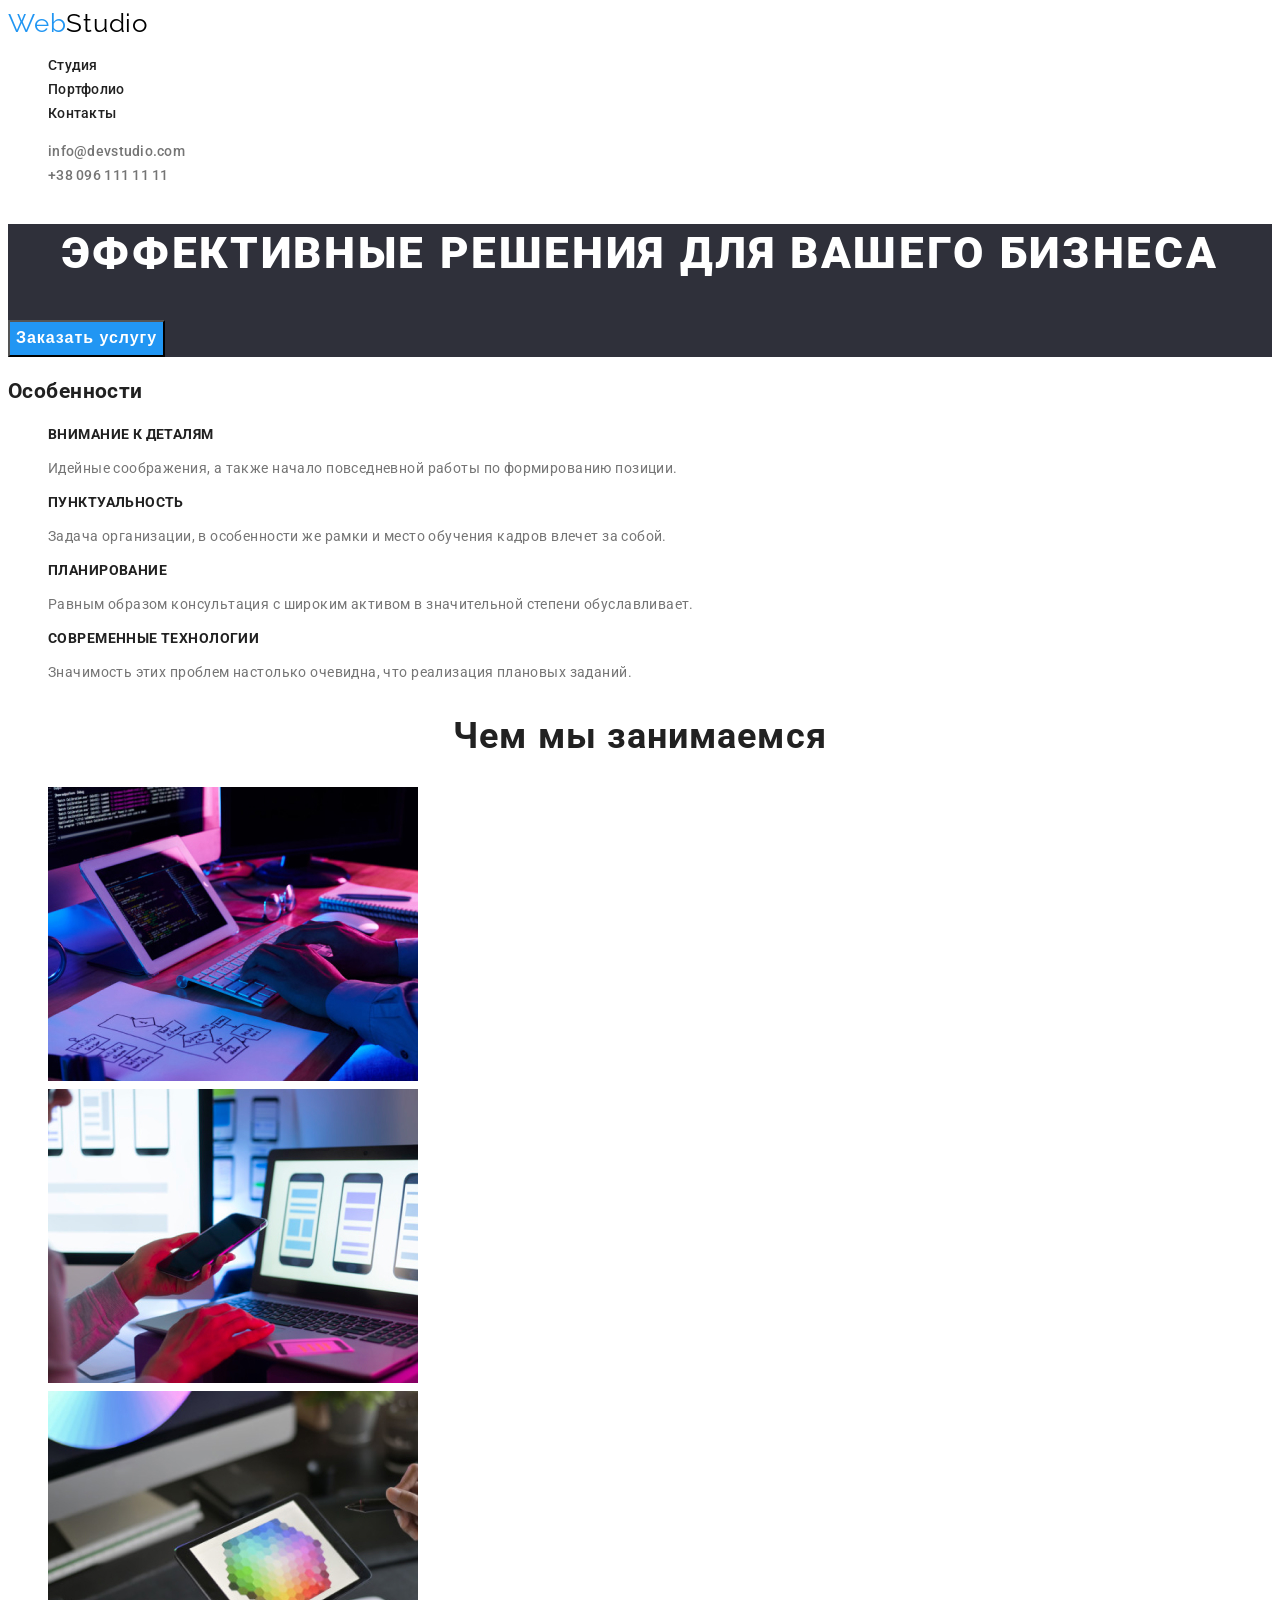
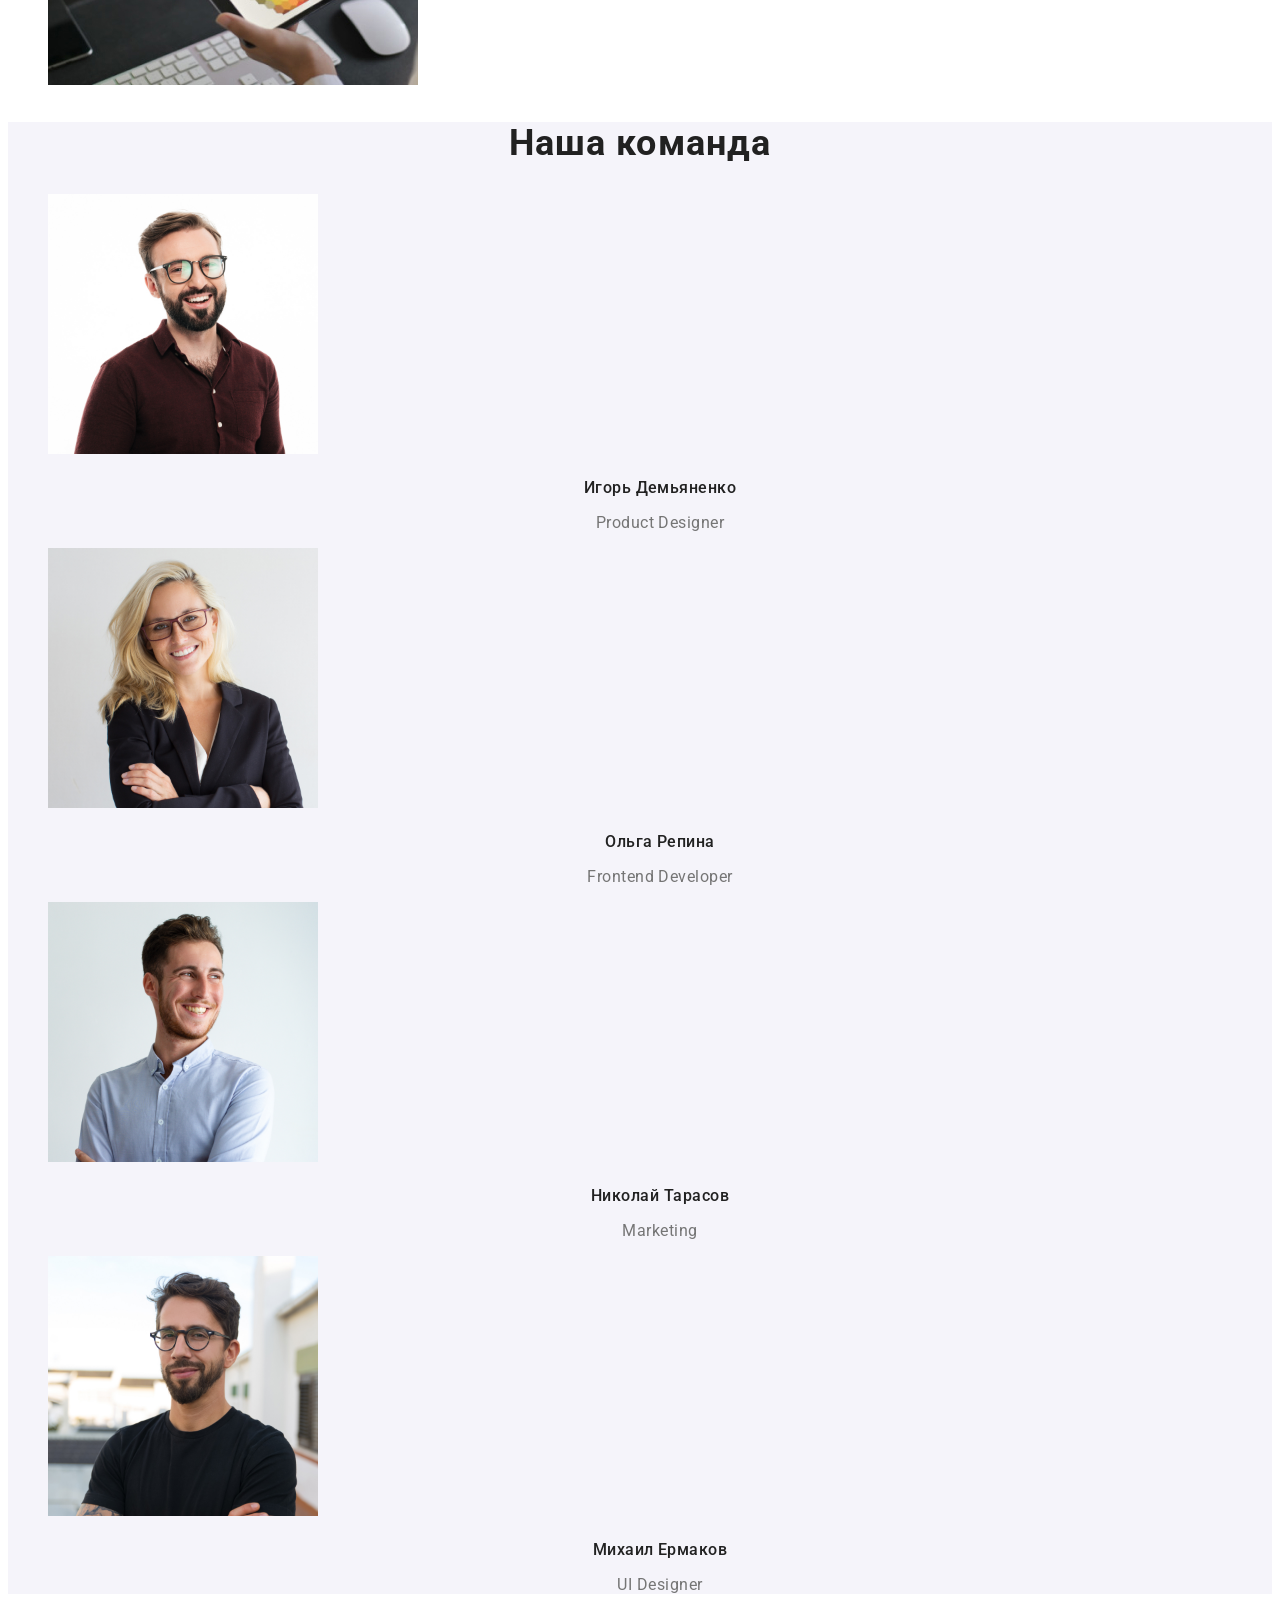
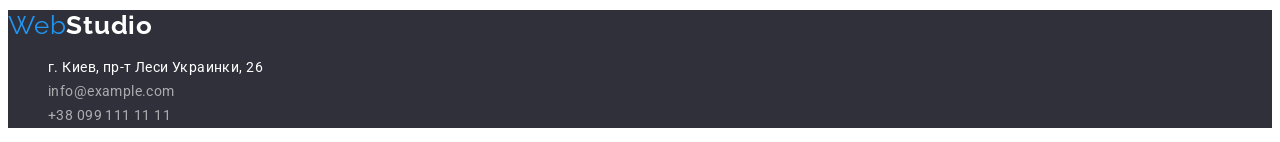
==== index.html @ b142d237 "Initial commit" ====
<!DOCTYPE html>
<html lang="ru">
<head>
    <meta charset="UTF-8">
    <meta http-equiv="X-UA-Compatible" content="IE=edge">
    <meta name="viewport" content="width=device-width, initial-scale=1.0">
    <title>Document</title>
    <link rel="preconnect" href="https://fonts.googleapis.com">
    <link rel="preconnect" href="https://fonts.gstatic.com" crossorigin>
    <link href="https://fonts.googleapis.com/css2?family=Raleway:wght@700&family=Roboto:wght@400;500;700;900&display=swap" rel="stylesheet">
    <link rel="stylesheet" href="./css/styles.css">
</head>
<body>
    <!-- Шапка сайта  -->
    <header class="header">
        <nav class="nav">
            <a class="logo link" href="./index.html">Web<span class="logo-primary">Studio</span></a>
            <ul class="nav-list list">
                <li class="nav-item">
                    <a class="nav-link link" href="./index.html">Студия</a></li>
                <li class="nav-item">
                    <a class="nav-link link" href="./portfolio.html">Портфолио</a></li>
                <li class="nav-item">
                    <a class="nav-link link" href="">Контакты</a></li>
            </ul>
        </nav >
            <ul class="header-list list">
                <li class="header-item">
                    <a class="header-mail link" href="mailto:info@devstudio.com">info@devstudio.com</a></li>
                <li class="header-item">
                    <a class="header-phone link" href="tel:+380961111111">+38 096 111 11 11</a></li>
            </ul>  
    </header>
    <main>
        <!-- Секция герой -->
        <section class="hero">
            <h1 class="hero-title">Эффективные решения для вашего бизнеса</h1>
            <button class="button" type="button">Заказать услугу</button>
        </section>
        <!-- Секция особенности -->
        <section class="features">
            <h2>Особенности</h2>
            <ul class="features-list list">
                <li class="features-item">
                    <h3 class="features-title">Внимание к деталям</h3>
                    <p class="features-text">Идейные соображения, а также начало повседневной работы по формированию позиции.</p>
                </li>
                <li class="features-item">
                    <h3 class="features-title">Пунктуальность</h3>
                    <p class="features-text">Задача организации, в особенности же рамки и место обучения кадров влечет за собой.</p>
                </li>
                <li class="features-item">
                    <h3 class="features-title">Планирование</h3>
                    <p class="features-text">Равным образом консультация с широким активом в значительной степени обуславливает.</p>
                </li>
                <li class="features-item">
                    <h3 class="features-title">Современные технологии</h3>
                    <p class="features-text">Значимость этих проблем настолько очевидна, что реализация плановых заданий.</p>
                </li>
            </ul>
        </section>
        <!-- Секция чем мы занимаемся -->
        <section class="examples">
            <h2 class="examples-title">Чем мы занимаемся</h2>
            <ul class="examples-list list">
                <li class="examples-item">
                    <img class="examples-image" src="./images/examples/box1.jpg" alt="Набор текста на клавиатуре" width="370" height="294">
                </li>
                <li class="examples-item">
                    <img class="examples-image" src="./images/examples/box2.jpg" alt="Телефон в руках" width="370" height="294">
                </li>
                <li class="examples-item">
                    <img class="examples-image" src="./images/examples/box3.jpg" alt="Планшет в руках" width="370" height="294">
                </li>
            </ul>
        </section>
        <!-- Секция наша команда -->
        <section class="team">
            <h2 class="team-title">Наша команда</h2>
            <ul class="team-list list">
                <li class="team-item">
                    <img class="team-image" src="./images/photo/photo1.jpg" alt="Фото Игоря" width="270" height="260">
                    <h3 class="team-subtitle">Игорь Демьяненко</h3>
                    <p class="team-text" lang="en">Product Designer</p>
                </li>
                <li class="team-item">
                    <img class="team-image" src="./images/photo/photo2.jpg" alt="Фото Ольги" width="270" height="260">
                    <h3 class="team-subtitle">Ольга Репина</h3>
                    <p class="team-text" lang="en">Frontend Developer</p>
                </li>
                <li class="team-item">
                    <img class="team-image" src="./images/photo/photo3.jpg" alt="Фото Николая" width="270" height="260">
                    <h3 class="team-subtitle">Николай Тарасов</h3>
                    <p class="team-text" lang="en">Marketing</p>
                </li>
                <li class="team-item">
                    <img class="team-image" src="./images/photo/photo4.jpg" alt="Фото Михаила" width="270" height="260">
                    <h3 class="team-subtitle">Михаил Ермаков</h3>
                    <p class="team-text" lang="en">UI Designer</p>
                </li>
            </ul>
        </section>
    </main>
    <!-- Подвал сайта -->
    <footer class="footer">
        <a class="logo link" href="./index.html">Web<span class="logo-secondary">Studio</span></a>
        <address class="address">
        <ul class="address-list list">
            <li class="address-item">
                <a class="address-map link" href="https://goo.gl/maps/B8ouL8VhwgZkE1V38">г. Киев, пр-т Леси Украинки, 26</a></li>
            <li class="address-item">
                <a class="address-mail link" href="mailto:info@example.com">info@example.com</a></li>
            <li class="address-item">
                <a class="address-phone link" href="tel:+380991111111">+38 099 111 11 11</a></li>
        </ul>
        </address>
    </footer>
</body>
</html>
---- css/styles.css ----
:root {
    /* Основные шрифты */
    --main-font: "Roboto", sans-serif;
    --secondary-font: "Raleway", sans-serif;

    /* Светлая тема текста */
    --primary-light-txt: #212121;
    --secondary-light-txt: #757575;

    /* Темная тема текста */
    --primary-dark-txt: #FFFFFF;
    --secondary-dark-txt: color: rgba(255, 255, 255, 0.6);
    --accent-text: #2196F3;

    /* Светлая тема фона */
    --primary-light-bg: #FFFFFF;

    /* Темная тема фона */
    --primary-dark-bg: #2F303A;
    --secondary-dark-bg: #F5F4FA;
}
/* body */

body {
font-family: var(--main-font);
font-weight: 400;
font-size: 14px;
line-height: 1.71;
letter-spacing: 0.03em;

color: var(--primary-light-txt);
}

.list {
list-style: none;
}

.link {
text-decoration: none;
}

/* header */

.header {
background-color: var(--primary-light-bg);
}

.logo {
font-family: var(--secondary-font);
font-size: 26px;
line-height: 1.19;
letter-spacing: 0.03em;

color: var(--accent-text);
}

.logo-primary {
font-family: var(--secondary-font);
font-size: 26px;
line-height: 1.19;
letter-spacing: 0.03em;

color: #000000;;
}

.nav-link {
font-weight: 500;
font-size: 14px;
line-height: 1.14;
letter-spacing: 0.02em;

color: var(--primary-light-txt);
}

.nav-link:hover,
.nav-link:focus {
color: var(--accent-text);
}

.header-mail {
font-weight: 500;
font-size: 14px;
line-height: 1.14;
letter-spacing: 0.02em;

color: var(--secondary-light-txt);
}

.header-mail:hover,
.header-mail:focus {
color: var(--accent-text); 
}

.header-phone {
font-weight: 500; 
font-size: 14px;
line-height: 1.14;
letter-spacing: 0.02em;
    
color: var(--secondary-light-txt); 
}

.header-phone:hover,
.header-phone:focus {
color: var(--accent-text); 
}

/* hero */

.hero {
background-color: var(--primary-dark-bg);
}
.hero-title {
font-weight: 900;
font-size: 44px;
line-height: 1.36;
text-align: center;
letter-spacing: 0.06em;
text-transform: uppercase;

color: var(--primary-dark-txt);
}

.button {
font-weight: 700;
font-size: 16px;
line-height: 1.88;
display: flex;
align-items: center;
text-align: center;
letter-spacing: 0.06em;

color: var(--primary-dark-txt);
background-color: #2196F3;

cursor: pointer;
}

/* features */

.features {
background-color: var(--primary-light-bg);
}

.features-title {
font-weight: 700;
font-size: 14px;
line-height: 1.14;
letter-spacing: 0.03em;
text-transform: uppercase;

color: var(--primary-light-txt);
}

.features-text {
font-size: 14px;
line-height: 1.71;
letter-spacing: 0.03em;

color: var(--secondary-light-txt);
}

/* examples */

.examples {
background-color: var(--primary-light-bg);
}

.examples-title {
font-weight: 700;
font-size: 36px;
line-height: 1.17;
text-align: center;
letter-spacing: 0.03em;
    
color: var(--primary-light-txt);
}

/* team */

.team {
background-color:  var(--secondary-dark-bg);
}

.team-title {
font-weight: 700;
font-size: 36px;
line-height: 1.17;
text-align: center;
letter-spacing: 0.03em;

color: var(--primary-light-txt);
}

.team-subtitle {
font-weight: 500;
font-size: 16px;
line-height: 1.19;
text-align: center;
letter-spacing: 0.03em;

color: var(--primary-light-txt);
}

.team-text {
font-size: 16px;
line-height: 1.19;
text-align: center;
letter-spacing: 0.03em;

color: var(--secondary-light-txt);
}

/* footer */

.footer {
background-color: var(--primary-dark-bg);
}

.logo-secondary {
font-family: var(--secondary-font);
font-weight: 700;
font-size: 26px;
line-height: 1.19;
letter-spacing: 0.03em;

color: var(--primary-dark-txt);
}

.address-map {
font-style: normal;
font-size: 14px;
line-height: 1.71;
letter-spacing: 0.03em;

color: var(--primary-dark-txt);
}

.address-map:hover,
.address-map:focus {
color: var(--accent-text);
}

.address-mail {
font-style: normal;
font-size: 14px;
line-height: 1.71;
letter-spacing: 0.03em;

color: rgba(255, 255, 255, 0.6);
}

.address-mail:hover,
.address-mail:focus {
color: var(--accent-text);
}

.address-phone {
font-style: normal;  
font-size: 14px;
line-height: 1.71;
letter-spacing: 0.03em;
    
color: rgba(255, 255, 255, 0.6);
    }
    
.address-phone:hover,
.address-phone:focus {
color: var(--accent-text);
    }

/* filter */

.filter {
background-color: var(--primary-light-bg);
}

.filter-button {
font-weight: 500;
font-size: 16px;
line-height: 1.62;
text-align: center;
letter-spacing: 0.03em;

color: var(--primary-light-txt);
background-color: var(--secondary-dark-bg);

cursor: pointer;
}

.filter-button:hover,
.filter-button:focus {
color: var(--primary-dark-txt);
background-color: var(--accent-text);
}

.filter-desc-title {
font-weight: 700;
font-size: 18px;
line-height: 2;
letter-spacing: 0.06em;

color: var(--primary-light-txt);
}

.filter-desc-text {
font-size: 16px;
line-height: 1.88;
letter-spacing: 0.03em;

color: var(--secondary-light-txt);
}
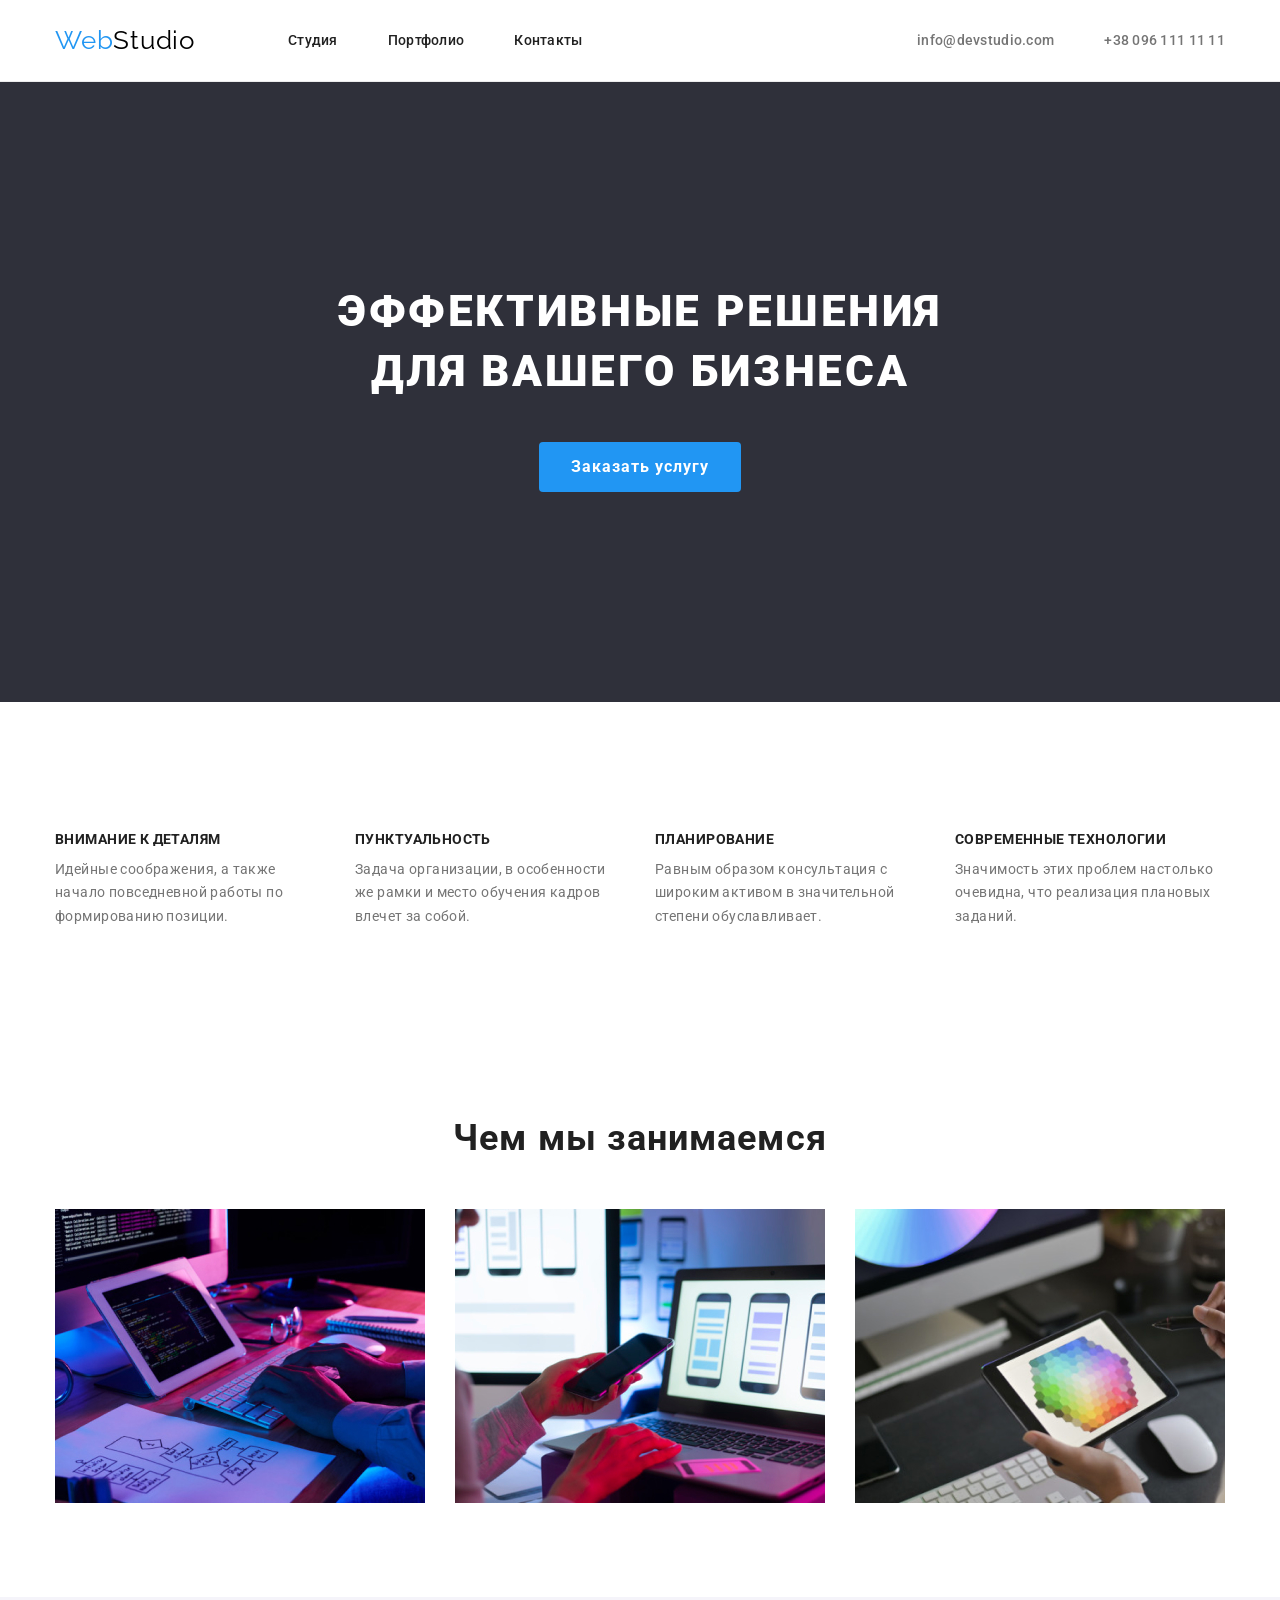
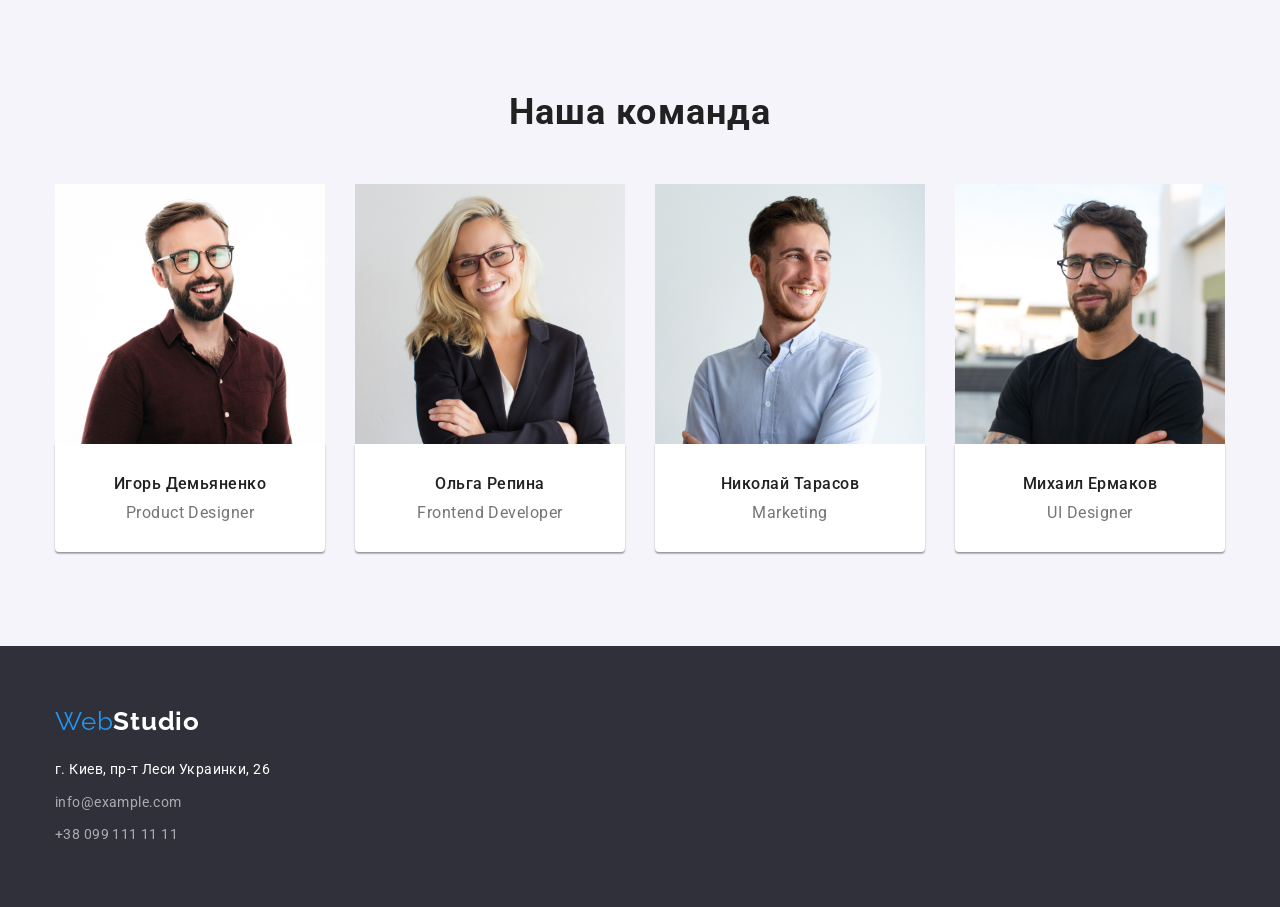
==== commit 82c9492f: "Выравнивает контент" ====
--- a/index.html
+++ b/index.html
@@ -8,13 +8,15 @@
     <link rel="preconnect" href="https://fonts.googleapis.com">
     <link rel="preconnect" href="https://fonts.gstatic.com" crossorigin>
     <link href="https://fonts.googleapis.com/css2?family=Raleway:wght@700&family=Roboto:wght@400;500;700;900&display=swap" rel="stylesheet">
+    <link rel="stylesheet" href="https://cdn.jsdelivr.net/npm/modern-normalize@1.1.0/modern-normalize.min.css">
     <link rel="stylesheet" href="./css/styles.css">
 </head>
 <body>
     <!-- Шапка сайта  -->
     <header class="header">
-        <nav class="nav">
+        <div class="container header-container">
             <a class="logo link" href="./index.html">Web<span class="logo-primary">Studio</span></a>
+        <nav class="nav"></nav>
             <ul class="nav-list list">
                 <li class="nav-item">
                     <a class="nav-link link" href="./index.html">Студия</a></li>
@@ -24,22 +26,28 @@
                     <a class="nav-link link" href="">Контакты</a></li>
             </ul>
         </nav >
+            <div class="header-wrapper">
             <ul class="header-list list">
                 <li class="header-item">
                     <a class="header-mail link" href="mailto:info@devstudio.com">info@devstudio.com</a></li>
                 <li class="header-item">
                     <a class="header-phone link" href="tel:+380961111111">+38 096 111 11 11</a></li>
-            </ul>  
+            </ul>
+            </div>
+        </div>  
     </header>
     <main>
         <!-- Секция герой -->
-        <section class="hero">
+        <section class="hero hero-container">
+            <div class="container">
             <h1 class="hero-title">Эффективные решения для вашего бизнеса</h1>
             <button class="button" type="button">Заказать услугу</button>
+            </div>
         </section>
         <!-- Секция особенности -->
-        <section class="features">
-            <h2>Особенности</h2>
+        <section class="features section">
+            <div class="container">
+            <h2 class="visually-hidden">Особенности</h2>
             <ul class="features-list list">
                 <li class="features-item">
                     <h3 class="features-title">Внимание к деталям</h3>
@@ -58,9 +66,11 @@
                     <p class="features-text">Значимость этих проблем настолько очевидна, что реализация плановых заданий.</p>
                 </li>
             </ul>
+            </div>
         </section>
         <!-- Секция чем мы занимаемся -->
-        <section class="examples">
+        <section class="examples section">
+            <div class="container">
             <h2 class="examples-title">Чем мы занимаемся</h2>
             <ul class="examples-list list">
                 <li class="examples-item">
@@ -73,36 +83,48 @@
                     <img class="examples-image" src="./images/examples/box3.jpg" alt="Планшет в руках" width="370" height="294">
                 </li>
             </ul>
+            </div>
         </section>
         <!-- Секция наша команда -->
-        <section class="team">
+        <section class="team section">
+            <div class="container">
             <h2 class="team-title">Наша команда</h2>
             <ul class="team-list list">
                 <li class="team-item">
                     <img class="team-image" src="./images/photo/photo1.jpg" alt="Фото Игоря" width="270" height="260">
+                    <div class="team-wrapper">
                     <h3 class="team-subtitle">Игорь Демьяненко</h3>
                     <p class="team-text" lang="en">Product Designer</p>
+                    </div>
                 </li>
                 <li class="team-item">
                     <img class="team-image" src="./images/photo/photo2.jpg" alt="Фото Ольги" width="270" height="260">
+                    <div class="team-wrapper">
                     <h3 class="team-subtitle">Ольга Репина</h3>
                     <p class="team-text" lang="en">Frontend Developer</p>
+                    </div>
                 </li>
                 <li class="team-item">
                     <img class="team-image" src="./images/photo/photo3.jpg" alt="Фото Николая" width="270" height="260">
+                    <div class="team-wrapper">
                     <h3 class="team-subtitle">Николай Тарасов</h3>
                     <p class="team-text" lang="en">Marketing</p>
+                    </div>
                 </li>
                 <li class="team-item">
                     <img class="team-image" src="./images/photo/photo4.jpg" alt="Фото Михаила" width="270" height="260">
+                    <div class="team-wrapper">
                     <h3 class="team-subtitle">Михаил Ермаков</h3>
                     <p class="team-text" lang="en">UI Designer</p>
+                    </div>
                 </li>
             </ul>
+            </div>
         </section>
     </main>
     <!-- Подвал сайта -->
     <footer class="footer">
+        <div class="container">
         <a class="logo link" href="./index.html">Web<span class="logo-secondary">Studio</span></a>
         <address class="address">
         <ul class="address-list list">
@@ -113,6 +135,7 @@
             <li class="address-item">
                 <a class="address-phone link" href="tel:+380991111111">+38 099 111 11 11</a></li>
         </ul>
+        </div>
         </address>
     </footer>
 </body>
--- a/css/styles.css
+++ b/css/styles.css
@@ -31,7 +31,21 @@
 color: var(--primary-light-txt);
 }
 
+h1, h2, h3, h4, h5, h6, p, ul {
+margin-top: 0;
+margin-bottom: 0;
+}
+
+img {
+display: block;
+max-width: 100%;
+height: auto;
+}
+
 .list {
+padding-left: 0;
+margin-top: 0; 
+margin-bottom: 0;   
 list-style: none;
 }
 
@@ -39,13 +53,36 @@
 text-decoration: none;
 }
 
+.section {
+padding-top: 94px;
+padding-bottom: 94px;
+}
+
+.container {
+width: 1200px;
+padding-left: 15px;
+padding-right: 15px;
+margin-left: auto;
+margin-right: auto;
+}
+
 /* header */
 
 .header {
+padding-top: 25px;
+padding-bottom: 25px;
+border-bottom: 1px solid #ECECEC;
+
 background-color: var(--primary-light-bg);
 }
 
+.header-container {
+display: flex;
+align-items: center;
+}
+
 .logo {
+margin-right: 93px;
 font-family: var(--secondary-font);
 font-size: 26px;
 line-height: 1.19;
@@ -63,6 +100,19 @@
 color: #000000;;
 }
 
+.nav-list {
+display: flex;
+align-items: center;
+}
+
+.nav-item {
+margin-right: 50px;
+}
+
+.nav-item:last-child {
+margin: 0;
+}
+
 .nav-link {
 font-weight: 500;
 font-size: 14px;
@@ -77,7 +127,17 @@
 color: var(--accent-text);
 }
 
+.header-wrapper {
+margin-left: auto;
+}
+
+.header-list {    
+display: flex;
+}
+
 .header-mail {
+margin-right: 50px;
+
 font-weight: 500;
 font-size: 14px;
 line-height: 1.14;
@@ -110,7 +170,19 @@
 .hero {
 background-color: var(--primary-dark-bg);
 }
+
+.hero-container {
+padding-top: 200px;
+padding-bottom: 210px;
+}
+
 .hero-title {
+width: 696px;
+
+margin-left: auto;
+margin-right: auto;
+margin-bottom: 40px;
+
 font-weight: 900;
 font-size: 44px;
 line-height: 1.36;
@@ -122,10 +194,19 @@
 }
 
 .button {
+max-width: 350px;
+min-width: 200px;
+
+margin-left: auto;
+margin-right: auto;
+padding: 10px 32px;
+border-radius: 4px;
+border: transparent;
+
 font-weight: 700;
 font-size: 16px;
 line-height: 1.88;
-display: flex;
+display:flex;
 align-items: center;
 text-align: center;
 letter-spacing: 0.06em;
@@ -142,7 +223,27 @@
 background-color: var(--primary-light-bg);
 }
 
+.visually-hidden {
+clip-path: inset(100%);
+}
+
+.features-list {
+display: flex;
+align-items: center;
+}
+
+.features-item {
+margin-right: 30px;
+width: 270px;
+}
+
+.features-item:last-child {
+margin: 0;
+}
+
 .features-title {
+margin-bottom: 10px;
+
 font-weight: 700;
 font-size: 14px;
 line-height: 1.14;
@@ -167,6 +268,8 @@
 }
 
 .examples-title {
+margin-bottom: 50px;
+
 font-weight: 700;
 font-size: 36px;
 line-height: 1.17;
@@ -176,6 +279,19 @@
 color: var(--primary-light-txt);
 }
 
+.examples-list {
+display: flex;
+align-items: center;
+}
+
+.examples-item {
+margin-right: 30px;
+}
+
+.examples-item:last-child {
+margin: 0;
+}
+
 /* team */
 
 .team {
@@ -183,6 +299,8 @@
 }
 
 .team-title {
+margin-bottom: 50px;
+
 font-weight: 700;
 font-size: 36px;
 line-height: 1.17;
@@ -192,7 +310,32 @@
 color: var(--primary-light-txt);
 }
 
+.team-list {
+display: flex;
+align-items: center;
+}
+
+.team-item {
+margin-right: 30px;
+}
+
+.team-item:last-child {
+margin: 0;
+}
+
+.team-wrapper {
+padding: 30px 0;
+text-align: center;
+
+background: var(--primary-light-bg);
+
+box-shadow: 0px 1px 3px rgba(0, 0, 0, 0.12), 0px 1px 1px rgba(0, 0, 0, 0.14), 0px 2px 1px rgba(0, 0, 0, 0.2);
+border-radius: 0px 0px 4px 4px;
+}
+
 .team-subtitle {
+margin-bottom: 10px;
+
 font-weight: 500;
 font-size: 16px;
 line-height: 1.19;
@@ -203,6 +346,7 @@
 }
 
 .team-text {
+
 font-size: 16px;
 line-height: 1.19;
 text-align: center;
@@ -214,6 +358,9 @@
 /* footer */
 
 .footer {
+padding-top: 60px;
+padding-bottom: 60px;
+
 background-color: var(--primary-dark-bg);
 }
 
@@ -227,6 +374,18 @@
 color: var(--primary-dark-txt);
 }
 
+.address-list {
+margin-top: 20px;
+}
+
+.address-item {
+margin-bottom: 9px;
+}
+
+.address-item:last-child {
+margin: 0;
+}
+
 .address-map {
 font-style: normal;
 font-size: 14px;
@@ -242,6 +401,7 @@
 }
 
 .address-mail {
+
 font-style: normal;
 font-size: 14px;
 line-height: 1.71;
@@ -275,7 +435,27 @@
 background-color: var(--primary-light-bg);
 }
 
+.filter-list {
+display: flex;
+justify-content: center;
+}
+
+.filter-item {
+margin-right: 8px;
+}
+
+.filter-item:last-child {
+margin: 0;
+}
+
 .filter-button {
+max-width: 350px;
+min-width: 73px;
+padding: 6px 22px;
+margin-bottom: 50px;
+border-radius: 4px;
+border: transparent;
+
 font-weight: 500;
 font-size: 16px;
 line-height: 1.62;
@@ -292,6 +472,26 @@
 .filter-button:focus {
 color: var(--primary-dark-txt);
 background-color: var(--accent-text);
+}
+
+.filter-desc {
+margin-left: -30px;
+margin-top: -30px;
+
+display: flex;
+flex-wrap: wrap;
+}
+
+.filter-desc-item {
+flex-basis: calc(100% / 3 - 30px);
+margin-left: 30px;
+margin-top: 30px;
+}
+
+.filter-content {
+ padding: 20px 24px;
+ 
+ border: 1px solid #EEEEEE;
 }
 
 .filter-desc-title {
@@ -304,6 +504,7 @@
 }
 
 .filter-desc-text {
+margin-top: 4px;
 font-size: 16px;
 line-height: 1.88;
 letter-spacing: 0.03em;
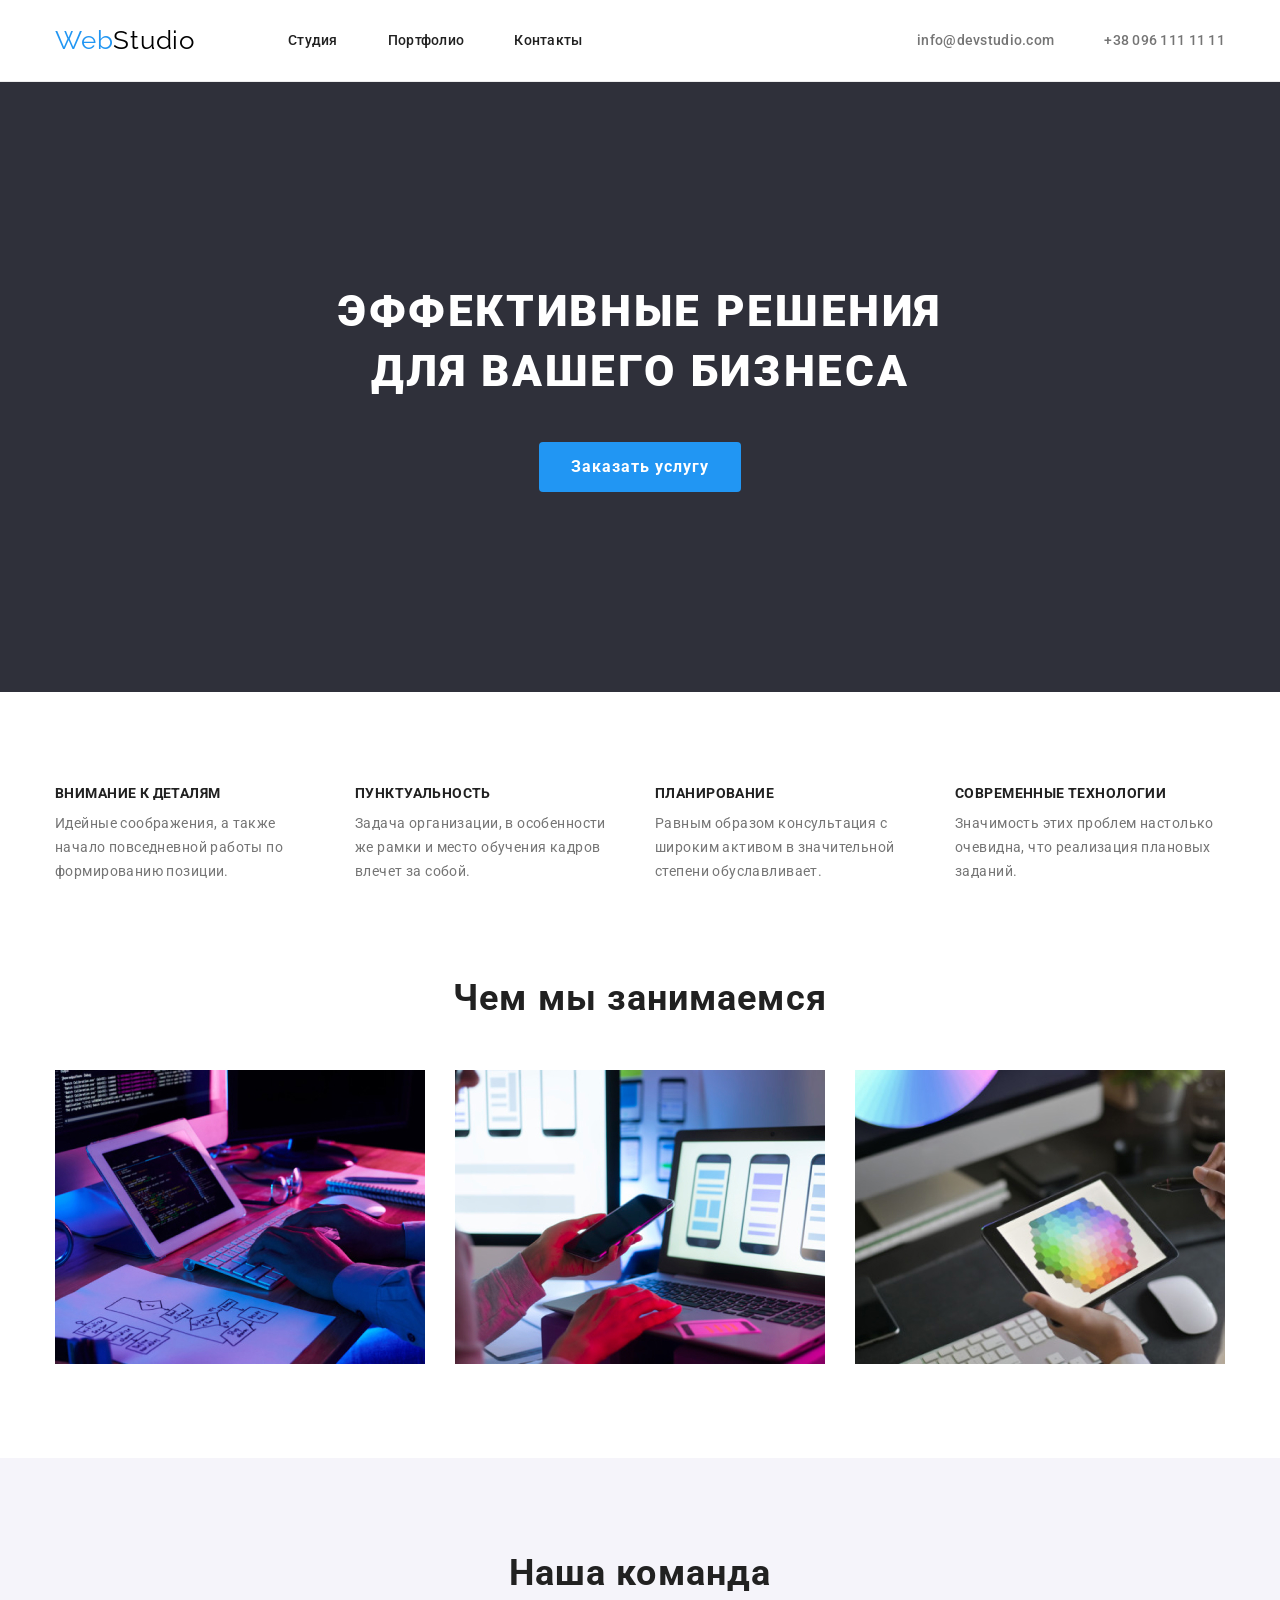
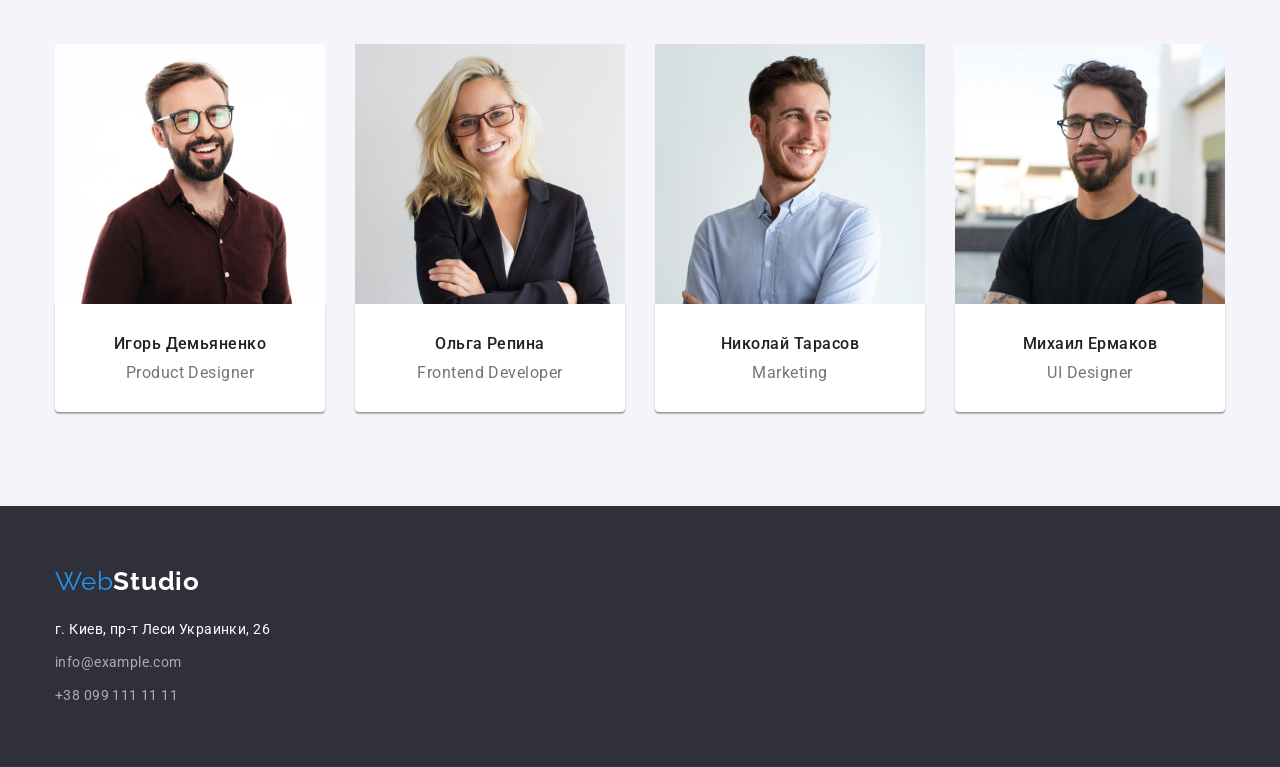
==== commit c3a45245: "Вносит правки в проекте" ====
--- a/index.html
+++ b/index.html
@@ -16,7 +16,7 @@
     <header class="header">
         <div class="container header-container">
             <a class="logo link" href="./index.html">Web<span class="logo-primary">Studio</span></a>
-        <nav class="nav"></nav>
+        <nav class="nav">
             <ul class="nav-list list">
                 <li class="nav-item">
                     <a class="nav-link link" href="./index.html">Студия</a></li>
@@ -25,15 +25,13 @@
                 <li class="nav-item">
                     <a class="nav-link link" href="">Контакты</a></li>
             </ul>
-        </nav >
-            <div class="header-wrapper">
+        </nav>
             <ul class="header-list list">
                 <li class="header-item">
                     <a class="header-mail link" href="mailto:info@devstudio.com">info@devstudio.com</a></li>
                 <li class="header-item">
                     <a class="header-phone link" href="tel:+380961111111">+38 096 111 11 11</a></li>
             </ul>
-            </div>
         </div>  
     </header>
     <main>
@@ -135,8 +133,8 @@
             <li class="address-item">
                 <a class="address-phone link" href="tel:+380991111111">+38 099 111 11 11</a></li>
         </ul>
+        </address>
         </div>
-        </address>
     </footer>
 </body>
 </html>
--- a/css/styles.css
+++ b/css/styles.css
@@ -82,7 +82,6 @@
 }
 
 .logo {
-margin-right: 93px;
 font-family: var(--secondary-font);
 font-size: 26px;
 line-height: 1.19;
@@ -97,10 +96,11 @@
 line-height: 1.19;
 letter-spacing: 0.03em;
 
-color: #000000;;
+color: #000000;
 }
 
 .nav-list {
+margin-left: 93px;
 display: flex;
 align-items: center;
 }
@@ -127,12 +127,9 @@
 color: var(--accent-text);
 }
 
-.header-wrapper {
+.header-list {    
+display: flex;
 margin-left: auto;
-}
-
-.header-list {    
-display: flex;
 }
 
 .header-mail {
@@ -173,7 +170,7 @@
 
 .hero-container {
 padding-top: 200px;
-padding-bottom: 210px;
+padding-bottom: 200px;
 }
 
 .hero-title {
@@ -224,7 +221,16 @@
 }
 
 .visually-hidden {
+position: absolute;
+width: 1px;
+height: 1px;
+margin: -1px;
+border: 0;
+padding: 0;
+white-space: nowrap;
 clip-path: inset(100%);
+clip: rect(0 0 0 0);
+overflow: hidden;
 }
 
 .features-list {
@@ -265,6 +271,7 @@
 
 .examples {
 background-color: var(--primary-light-bg);
+padding-top: 0;
 }
 
 .examples-title {
@@ -374,7 +381,7 @@
 color: var(--primary-dark-txt);
 }
 
-.address-list {
+.address {
 margin-top: 20px;
 }
 
@@ -436,6 +443,7 @@
 }
 
 .filter-list {
+margin-bottom: 50px;
 display: flex;
 justify-content: center;
 }
@@ -452,7 +460,6 @@
 max-width: 350px;
 min-width: 73px;
 padding: 6px 22px;
-margin-bottom: 50px;
 border-radius: 4px;
 border: transparent;
 
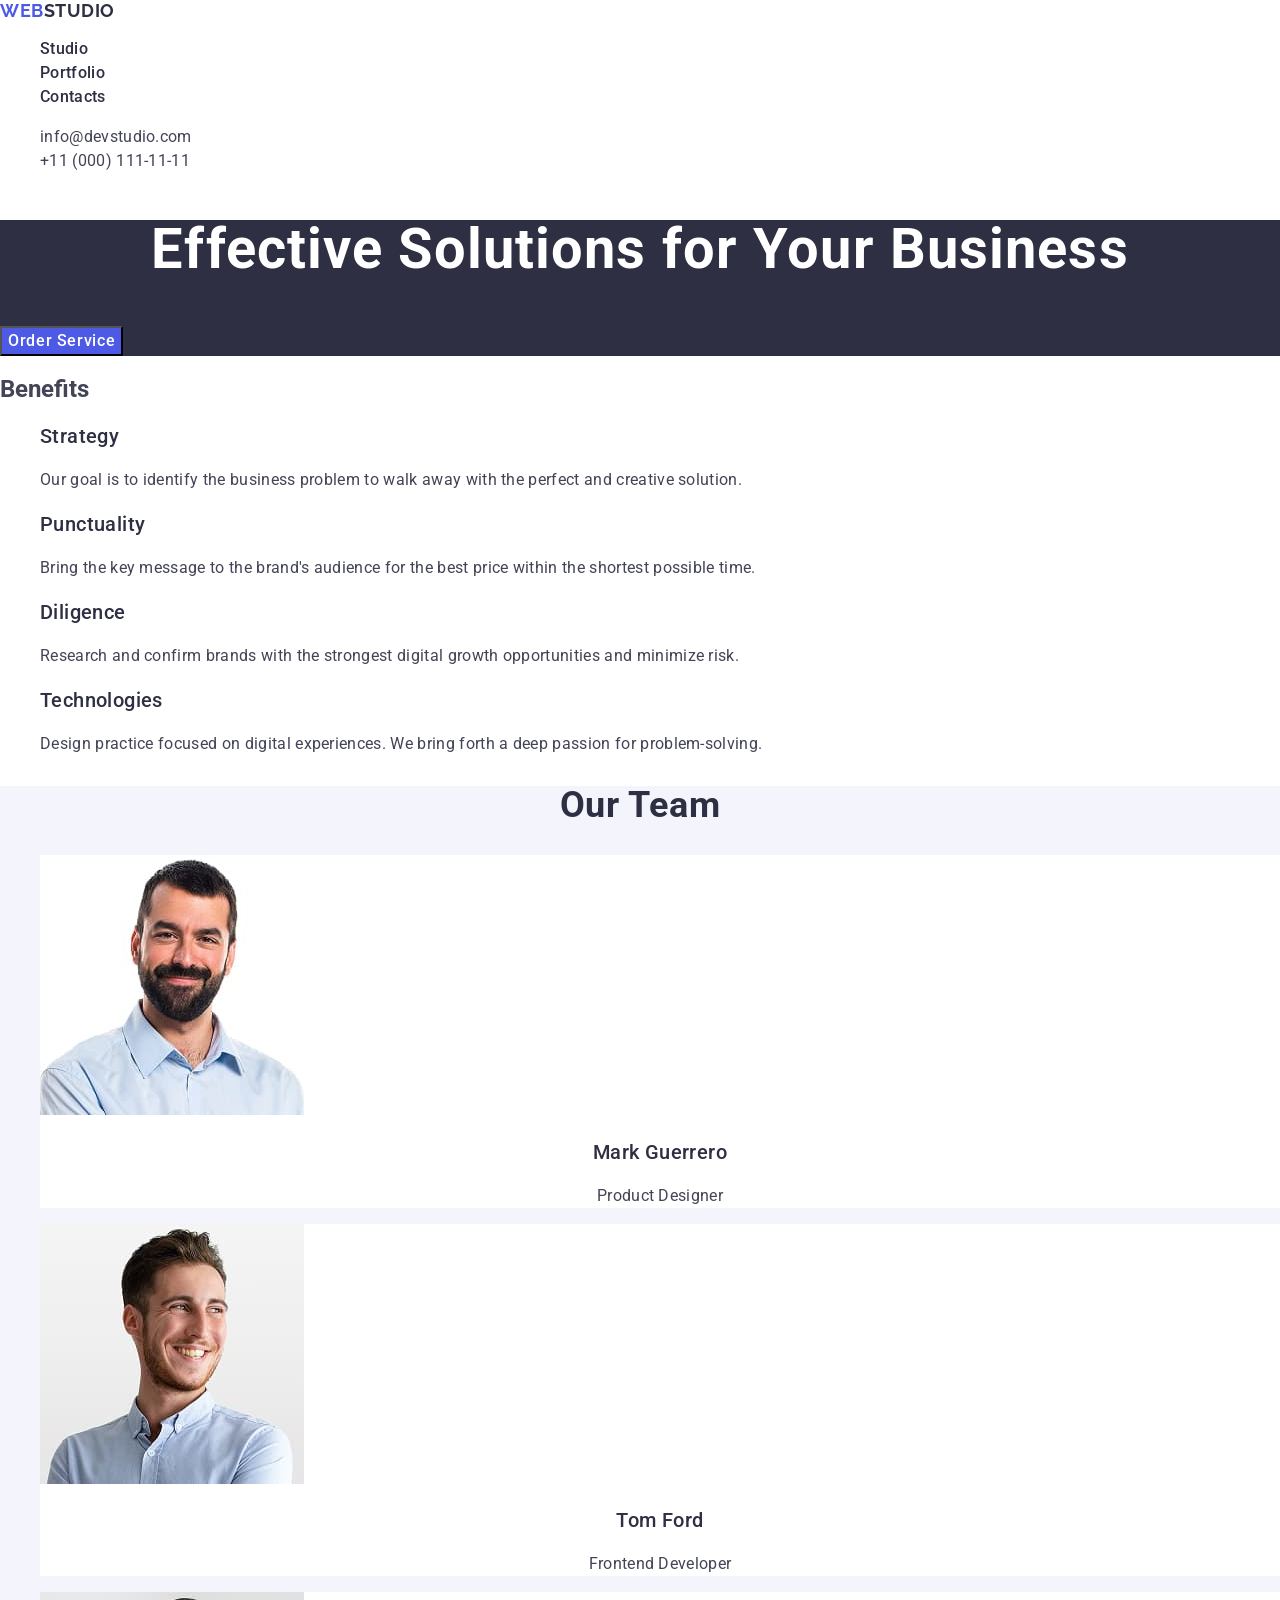
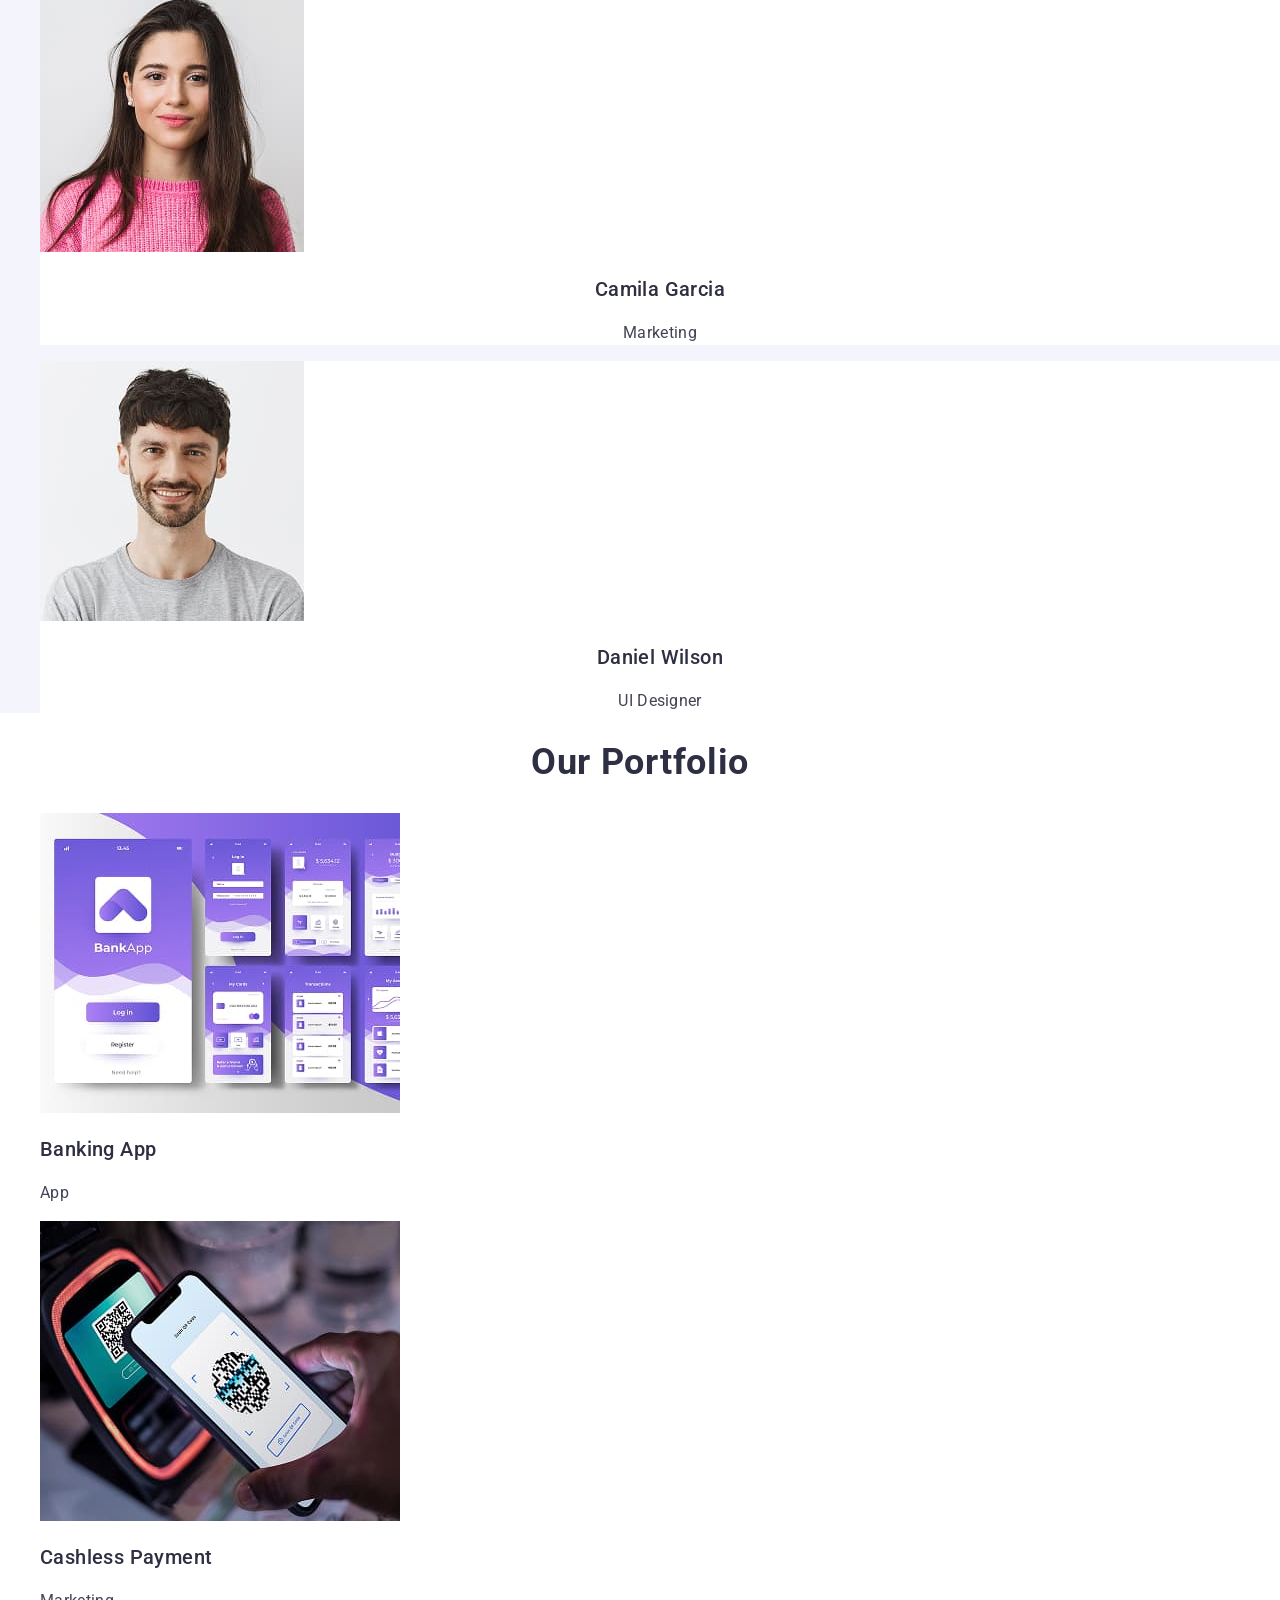
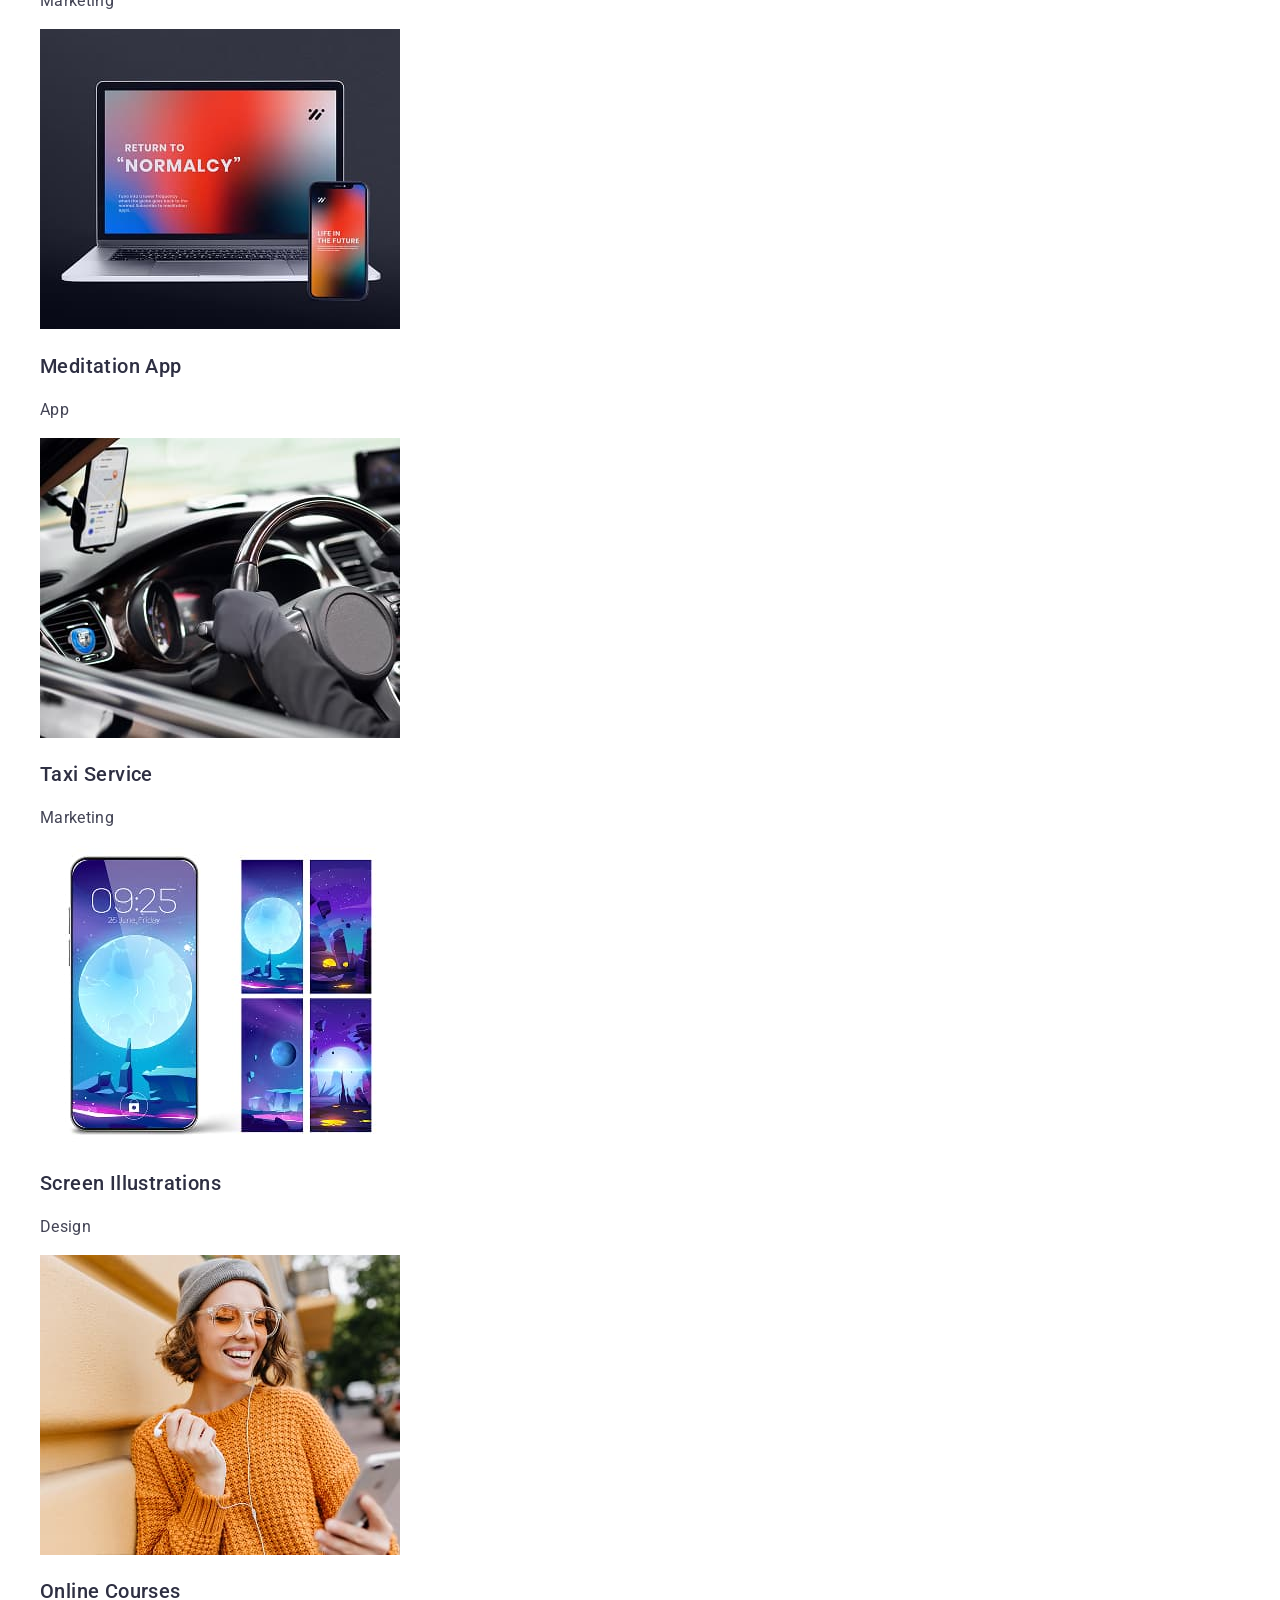
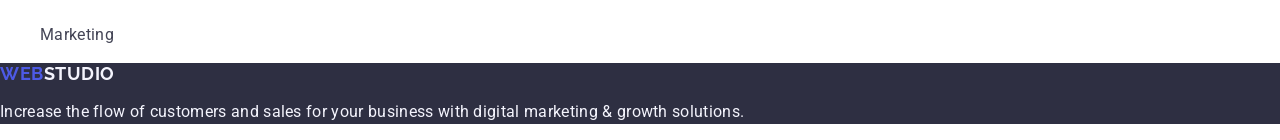
==== commit cbb4bc8f: "Initial commit" ====
--- a/index.html
+++ b/index.html
@@ -1,140 +1,228 @@
 <!DOCTYPE html>
-<html lang="ru">
-<head>
-    <meta charset="UTF-8">
-    <meta http-equiv="X-UA-Compatible" content="IE=edge">
-    <meta name="viewport" content="width=device-width, initial-scale=1.0">
+<html lang="en">
+  <head>
+    <meta charset="UTF-8" />
+    <meta http-equiv="X-UA-Compatible" content="IE=edge" />
+    <meta name="viewport" content="width=device-width, initial-scale=1.0" />
     <title>Document</title>
-    <link rel="preconnect" href="https://fonts.googleapis.com">
-    <link rel="preconnect" href="https://fonts.gstatic.com" crossorigin>
-    <link href="https://fonts.googleapis.com/css2?family=Raleway:wght@700&family=Roboto:wght@400;500;700;900&display=swap" rel="stylesheet">
-    <link rel="stylesheet" href="https://cdn.jsdelivr.net/npm/modern-normalize@1.1.0/modern-normalize.min.css">
-    <link rel="stylesheet" href="./css/styles.css">
-</head>
-<body>
-    <!-- Шапка сайта  -->
-    <header class="header">
-        <div class="container header-container">
-            <a class="logo link" href="./index.html">Web<span class="logo-primary">Studio</span></a>
-        <nav class="nav">
-            <ul class="nav-list list">
-                <li class="nav-item">
-                    <a class="nav-link link" href="./index.html">Студия</a></li>
-                <li class="nav-item">
-                    <a class="nav-link link" href="./portfolio.html">Портфолио</a></li>
-                <li class="nav-item">
-                    <a class="nav-link link" href="">Контакты</a></li>
-            </ul>
-        </nav>
-            <ul class="header-list list">
-                <li class="header-item">
-                    <a class="header-mail link" href="mailto:info@devstudio.com">info@devstudio.com</a></li>
-                <li class="header-item">
-                    <a class="header-phone link" href="tel:+380961111111">+38 096 111 11 11</a></li>
-            </ul>
-        </div>  
+
+    <link
+      rel="stylesheet"
+      href="https://cdnjs.cloudflare.com/ajax/libs/modern-normalize/3.0.1/modern-normalize.min.css"
+      integrity="sha512-q6WgHqiHlKyOqslT/lgBgodhd03Wp4BEqKeW6nNtlOY4quzyG3VoQKFrieaCeSnuVseNKRGpGeDU3qPmabCANg=="
+      crossorigin="anonymous"
+      referrerpolicy="no-referrer"
+    />
+
+    <link rel="preconnect" href="https://fonts.googleapis.com" />
+    <link rel="preconnect" href="https://fonts.gstatic.com" crossorigin />
+    <link
+      href="https://fonts.googleapis.com/css2?family=Raleway:wght@700&family=Roboto:wght@400;500;700&display=swap"
+      rel="stylesheet"
+    />
+
+    <link rel="stylesheet" href="./css/styles.css" />
+  </head>
+  <body>
+    <header class="page-header">
+      <nav class="header-nav">
+        <a class="logo header-logo" href="./index.html"
+          >Web<span class="logo-part">Studio</span></a
+        >
+        <ul class="nav-list">
+          <li class="nav-item">
+            <a class="nav-link" href="./index.html">Studio</a>
+          </li>
+          <li class="nav-item">
+            <a class="nav-link" href="">Portfolio</a>
+          </li>
+          <li class="nav-item">
+            <a class="nav-link" href="">Contacts</a>
+          </li>
+        </ul>
+      </nav>
+      <address class="contacts">
+        <ul class="contacts-list">
+          <li class="contacts-item">
+            <a class="contacts-link" href="mailto:info@devstudio.com"
+              >info@devstudio.com</a
+            >
+          </li>
+          <li class="contacts-item">
+            <a class="contacts-link" href="tel:+110001111111"
+              >+11 (000) 111-11-11</a
+            >
+          </li>
+        </ul>
+      </address>
     </header>
     <main>
-        <!-- Секция герой -->
-        <section class="hero hero-container">
-            <div class="container">
-            <h1 class="hero-title">Эффективные решения для вашего бизнеса</h1>
-            <button class="button" type="button">Заказать услугу</button>
-            </div>
-        </section>
-        <!-- Секция особенности -->
-        <section class="features section">
-            <div class="container">
-            <h2 class="visually-hidden">Особенности</h2>
-            <ul class="features-list list">
-                <li class="features-item">
-                    <h3 class="features-title">Внимание к деталям</h3>
-                    <p class="features-text">Идейные соображения, а также начало повседневной работы по формированию позиции.</p>
-                </li>
-                <li class="features-item">
-                    <h3 class="features-title">Пунктуальность</h3>
-                    <p class="features-text">Задача организации, в особенности же рамки и место обучения кадров влечет за собой.</p>
-                </li>
-                <li class="features-item">
-                    <h3 class="features-title">Планирование</h3>
-                    <p class="features-text">Равным образом консультация с широким активом в значительной степени обуславливает.</p>
-                </li>
-                <li class="features-item">
-                    <h3 class="features-title">Современные технологии</h3>
-                    <p class="features-text">Значимость этих проблем настолько очевидна, что реализация плановых заданий.</p>
-                </li>
-            </ul>
-            </div>
-        </section>
-        <!-- Секция чем мы занимаемся -->
-        <section class="examples section">
-            <div class="container">
-            <h2 class="examples-title">Чем мы занимаемся</h2>
-            <ul class="examples-list list">
-                <li class="examples-item">
-                    <img class="examples-image" src="./images/examples/box1.jpg" alt="Набор текста на клавиатуре" width="370" height="294">
-                </li>
-                <li class="examples-item">
-                    <img class="examples-image" src="./images/examples/box2.jpg" alt="Телефон в руках" width="370" height="294">
-                </li>
-                <li class="examples-item">
-                    <img class="examples-image" src="./images/examples/box3.jpg" alt="Планшет в руках" width="370" height="294">
-                </li>
-            </ul>
-            </div>
-        </section>
-        <!-- Секция наша команда -->
-        <section class="team section">
-            <div class="container">
-            <h2 class="team-title">Наша команда</h2>
-            <ul class="team-list list">
-                <li class="team-item">
-                    <img class="team-image" src="./images/photo/photo1.jpg" alt="Фото Игоря" width="270" height="260">
-                    <div class="team-wrapper">
-                    <h3 class="team-subtitle">Игорь Демьяненко</h3>
-                    <p class="team-text" lang="en">Product Designer</p>
-                    </div>
-                </li>
-                <li class="team-item">
-                    <img class="team-image" src="./images/photo/photo2.jpg" alt="Фото Ольги" width="270" height="260">
-                    <div class="team-wrapper">
-                    <h3 class="team-subtitle">Ольга Репина</h3>
-                    <p class="team-text" lang="en">Frontend Developer</p>
-                    </div>
-                </li>
-                <li class="team-item">
-                    <img class="team-image" src="./images/photo/photo3.jpg" alt="Фото Николая" width="270" height="260">
-                    <div class="team-wrapper">
-                    <h3 class="team-subtitle">Николай Тарасов</h3>
-                    <p class="team-text" lang="en">Marketing</p>
-                    </div>
-                </li>
-                <li class="team-item">
-                    <img class="team-image" src="./images/photo/photo4.jpg" alt="Фото Михаила" width="270" height="260">
-                    <div class="team-wrapper">
-                    <h3 class="team-subtitle">Михаил Ермаков</h3>
-                    <p class="team-text" lang="en">UI Designer</p>
-                    </div>
-                </li>
-            </ul>
-            </div>
-        </section>
+      <section class="hero">
+        <h1 class="hero-title">Effective Solutions for Your Business</h1>
+        <button type="button" class="hero-btn">Order Service</button>
+      </section>
+      <section class="benefits">
+        <h2 class="benefits-title">Benefits</h2>
+        <ul class="benefits-list">
+          <li class="benefits-item">
+            <h3 class="benefits-subtitle">Strategy</h3>
+            <p class="benefits-item-text">
+              Our goal is to identify the business problem to walk away with the
+              perfect and creative solution.
+            </p>
+          </li>
+          <li class="benefits-item">
+            <h3 class="benefits-subtitle">Punctuality</h3>
+            <p class="benefits-item-text">
+              Bring the key message to the brand's audience for the best price
+              within the shortest possible time.
+            </p>
+          </li>
+          <li class="benefits-item">
+            <h3 class="benefits-subtitle">Diligence</h3>
+            <p class="benefits-item-text">
+              Research and confirm brands with the strongest digital growth
+              opportunities and minimize risk.
+            </p>
+          </li>
+          <li class="benefits-item">
+            <h3 class="benefits-subtitle">Technologies</h3>
+            <p class="benefits-item-text">
+              Design practice focused on digital experiences. We bring forth a
+              deep passion for problem-solving.
+            </p>
+          </li>
+        </ul>
+      </section>
+      <section class="team">
+        <h2 class="team-title">Our Team</h2>
+        <ul class="team-list">
+          <li class="team-item">
+            <img
+              src="./images/photo1.jpg"
+              alt="Mark Guerrero"
+              width="264"
+              height="260"
+              class="team-images"
+            />
+            <h3 class="team-subtitle">Mark Guerrero</h3>
+            <p class="team-item-text">Product Designer</p>
+          </li>
+          <li class="team-item">
+            <img
+              src="./images/photo2.jpg"
+              alt="Tom Ford"
+              width="264"
+              height="260"
+              class="team-images"
+            />
+            <h3 class="team-subtitle">Tom Ford</h3>
+            <p class="team-item-text">Frontend Developer</p>
+          </li>
+          <li class="team-item">
+            <img
+              src="./images/photo3.jpg"
+              alt="Camila Garcia"
+              width="264"
+              height="260"
+              class="team-images"
+            />
+            <h3 class="team-subtitle">Camila Garcia</h3>
+            <p class="team-item-text">Marketing</p>
+          </li>
+          <li class="team-item">
+            <img
+              src="./images/photo4.jpg"
+              alt="Daniel Wilson"
+              width="264"
+              height="260"
+              class="team-images"
+            />
+            <h3 class="team-subtitle">Daniel Wilson</h3>
+            <p class="team-item-text">UI Designer</p>
+          </li>
+        </ul>
+      </section>
+      <section class="portfolio">
+        <h2 class="portfolio-title">Our Portfolio</h2>
+        <ul class="portfolio-list">
+          <li class="portfolio-item">
+            <img
+              src="./images/photo5.jpg"
+              alt="Banking App"
+              width="360"
+              height="300"
+              class="portfolio-images"
+            />
+            <h3 class="portfolio-subtitle">Banking App</h3>
+            <p class="portfolio-item-text">App</p>
+          </li>
+          <li class="portfolio-item">
+            <img
+              src="./images/photo6.jpg"
+              alt="Cashless Payment"
+              width="360"
+              height="300"
+              class="portfolio-images"
+            />
+            <h3 class="portfolio-subtitle">Cashless Payment</h3>
+            <p class="portfolio-item-text">Marketing</p>
+          </li>
+          <li class="portfolio-item">
+            <img
+              src="./images/photo7.jpg"
+              alt="Meditation App"
+              width="360"
+              height="300"
+              class="portfolio-images"
+            />
+            <h3 class="portfolio-subtitle">Meditation App</h3>
+            <p class="portfolio-item-text">App</p>
+          </li>
+          <li class="portfolio-item">
+            <img
+              src="./images/photo8.jpg"
+              alt="Taxi Service"
+              width="360"
+              height="300"
+              class="portfolio-images"
+            />
+            <h3 class="portfolio-subtitle">Taxi Service</h3>
+            <p class="portfolio-item-text">Marketing</p>
+          </li>
+          <li class="portfolio-item">
+            <img
+              src="./images/photo9.jpg"
+              alt="Screen Illustrations"
+              width="360"
+              height="300"
+              class="portfolio-images"
+            />
+            <h3 class="portfolio-subtitle">Screen Illustrations</h3>
+            <p class="portfolio-item-text">Design</p>
+          </li>
+          <li class="portfolio-item">
+            <img
+              src="./images/photo10.jpg"
+              alt="Online Courses"
+              width="360"
+              height="300"
+              class="portfolio-images"
+            />
+            <h3 class="portfolio-subtitle">Online Courses</h3>
+            <p class="portfolio-item-text">Marketing</p>
+          </li>
+        </ul>
+      </section>
     </main>
-    <!-- Подвал сайта -->
-    <footer class="footer">
-        <div class="container">
-        <a class="logo link" href="./index.html">Web<span class="logo-secondary">Studio</span></a>
-        <address class="address">
-        <ul class="address-list list">
-            <li class="address-item">
-                <a class="address-map link" href="https://goo.gl/maps/B8ouL8VhwgZkE1V38">г. Киев, пр-т Леси Украинки, 26</a></li>
-            <li class="address-item">
-                <a class="address-mail link" href="mailto:info@example.com">info@example.com</a></li>
-            <li class="address-item">
-                <a class="address-phone link" href="tel:+380991111111">+38 099 111 11 11</a></li>
-        </ul>
-        </address>
-        </div>
+    <footer class="page-footer">
+      <a class="logo footer-logo" href="./index.html"
+        >Web<span class="logo-part">Studio</span></a
+      >
+      <p class="footer-text">
+        Increase the flow of customers and sales for your business with digital
+        marketing & growth solutions.
+      </p>
     </footer>
-</body>
-</html>+  </body>
+</html>
--- a/css/styles.css
+++ b/css/styles.css
@@ -1,520 +1,190 @@
-:root {
-    /* Основные шрифты */
-    --main-font: "Roboto", sans-serif;
-    --secondary-font: "Raleway", sans-serif;
-
-    /* Светлая тема текста */
-    --primary-light-txt: #212121;
-    --secondary-light-txt: #757575;
-
-    /* Темная тема текста */
-    --primary-dark-txt: #FFFFFF;
-    --secondary-dark-txt: color: rgba(255, 255, 255, 0.6);
-    --accent-text: #2196F3;
-
-    /* Светлая тема фона */
-    --primary-light-bg: #FFFFFF;
-
-    /* Темная тема фона */
-    --primary-dark-bg: #2F303A;
-    --secondary-dark-bg: #F5F4FA;
-}
-/* body */
-
 body {
-font-family: var(--main-font);
-font-weight: 400;
-font-size: 14px;
-line-height: 1.71;
-letter-spacing: 0.03em;
-
-color: var(--primary-light-txt);
+  font-family: "Roboto", sans-serif;
+  color: #434455;
+  background-color: #fff;
 }
 
-h1, h2, h3, h4, h5, h6, p, ul {
-margin-top: 0;
-margin-bottom: 0;
+ul,
+ol {
+  list-style-type: none;
 }
 
-img {
-display: block;
-max-width: 100%;
-height: auto;
+a {
+  text-decoration: none;
 }
 
-.list {
-padding-left: 0;
-margin-top: 0; 
-margin-bottom: 0;   
-list-style: none;
+/* -----header----- */
+
+.logo {
+  font-family: "Raleway", sans-serif;
+  font-weight: 700;
+  font-size: 18px;
+  line-height: 1.17;
+  letter-spacing: 0.03em;
+  text-transform: uppercase;
+  color: #4d5ae5;
 }
 
-.link {
-text-decoration: none;
-}
-
-.section {
-padding-top: 94px;
-padding-bottom: 94px;
-}
-
-.container {
-width: 1200px;
-padding-left: 15px;
-padding-right: 15px;
-margin-left: auto;
-margin-right: auto;
-}
-
-/* header */
-
-.header {
-padding-top: 25px;
-padding-bottom: 25px;
-border-bottom: 1px solid #ECECEC;
-
-background-color: var(--primary-light-bg);
-}
-
-.header-container {
-display: flex;
-align-items: center;
-}
-
-.logo {
-font-family: var(--secondary-font);
-font-size: 26px;
-line-height: 1.19;
-letter-spacing: 0.03em;
-
-color: var(--accent-text);
-}
-
-.logo-primary {
-font-family: var(--secondary-font);
-font-size: 26px;
-line-height: 1.19;
-letter-spacing: 0.03em;
-
-color: #000000;
-}
-
-.nav-list {
-margin-left: 93px;
-display: flex;
-align-items: center;
-}
-
-.nav-item {
-margin-right: 50px;
-}
-
-.nav-item:last-child {
-margin: 0;
+.header-logo .logo-part {
+  color: #2e2f42;
 }
 
 .nav-link {
-font-weight: 500;
-font-size: 14px;
-line-height: 1.14;
-letter-spacing: 0.02em;
+  font-weight: 500;
+  font-size: 16px;
+  line-height: 1.5;
+  letter-spacing: 0.02em;
+  color: #2e2f42;
+}
 
-color: var(--primary-light-txt);
+.contacts {
+  font-style: normal;
+}
+
+.contacts-link {
+  font-size: 16px;
+  line-height: 1.5;
+  letter-spacing: 0.02em;
+  color: #434455;
 }
 
 .nav-link:hover,
-.nav-link:focus {
-color: var(--accent-text);
+.nav-link:focus,
+.contacts-link:hover,
+.contacts-link:focus {
+  color: #404bbf;
 }
 
-.header-list {    
-display: flex;
-margin-left: auto;
-}
+/* -----header----- */
 
-.header-mail {
-margin-right: 50px;
-
-font-weight: 500;
-font-size: 14px;
-line-height: 1.14;
-letter-spacing: 0.02em;
-
-color: var(--secondary-light-txt);
-}
-
-.header-mail:hover,
-.header-mail:focus {
-color: var(--accent-text); 
-}
-
-.header-phone {
-font-weight: 500; 
-font-size: 14px;
-line-height: 1.14;
-letter-spacing: 0.02em;
-    
-color: var(--secondary-light-txt); 
-}
-
-.header-phone:hover,
-.header-phone:focus {
-color: var(--accent-text); 
-}
-
-/* hero */
+/* -----hero----- */
 
 .hero {
-background-color: var(--primary-dark-bg);
-}
-
-.hero-container {
-padding-top: 200px;
-padding-bottom: 200px;
+  background-color: #2e2f42;
 }
 
 .hero-title {
-width: 696px;
-
-margin-left: auto;
-margin-right: auto;
-margin-bottom: 40px;
-
-font-weight: 900;
-font-size: 44px;
-line-height: 1.36;
-text-align: center;
-letter-spacing: 0.06em;
-text-transform: uppercase;
-
-color: var(--primary-dark-txt);
+  font-size: 56px;
+  line-height: 1.07;
+  letter-spacing: 0.02em;
+  text-align: center;
+  color: #fff;
 }
 
-.button {
-max-width: 350px;
-min-width: 200px;
-
-margin-left: auto;
-margin-right: auto;
-padding: 10px 32px;
-border-radius: 4px;
-border: transparent;
-
-font-weight: 700;
-font-size: 16px;
-line-height: 1.88;
-display:flex;
-align-items: center;
-text-align: center;
-letter-spacing: 0.06em;
-
-color: var(--primary-dark-txt);
-background-color: #2196F3;
-
-cursor: pointer;
+.hero-btn {
+  cursor: pointer;
+  font-weight: 500;
+  font-size: 16px;
+  line-height: 1.5;
+  letter-spacing: 0.04em;
+  background-color: #4d5ae5;
+  color: #fff;
 }
 
-/* features */
-
-.features {
-background-color: var(--primary-light-bg);
+.hero-btn:hover,
+.hero-btn:focus {
+  background-color: #404bbf;
 }
 
-.visually-hidden {
-position: absolute;
-width: 1px;
-height: 1px;
-margin: -1px;
-border: 0;
-padding: 0;
-white-space: nowrap;
-clip-path: inset(100%);
-clip: rect(0 0 0 0);
-overflow: hidden;
+/* -----hero----- */
+
+/* -----benefits----- */
+
+.benefits-subtitle {
+  font-weight: 500;
+  font-size: 20px;
+  line-height: 1.2;
+  letter-spacing: 0.02em;
+  color: #2e2f42;
 }
 
-.features-list {
-display: flex;
-align-items: center;
+.benefits-item-text {
+  font-size: 16px;
+  line-height: 1.5;
+  letter-spacing: 0.02em;
 }
 
-.features-item {
-margin-right: 30px;
-width: 270px;
-}
+/* -----benefits----- */
 
-.features-item:last-child {
-margin: 0;
-}
-
-.features-title {
-margin-bottom: 10px;
-
-font-weight: 700;
-font-size: 14px;
-line-height: 1.14;
-letter-spacing: 0.03em;
-text-transform: uppercase;
-
-color: var(--primary-light-txt);
-}
-
-.features-text {
-font-size: 14px;
-line-height: 1.71;
-letter-spacing: 0.03em;
-
-color: var(--secondary-light-txt);
-}
-
-/* examples */
-
-.examples {
-background-color: var(--primary-light-bg);
-padding-top: 0;
-}
-
-.examples-title {
-margin-bottom: 50px;
-
-font-weight: 700;
-font-size: 36px;
-line-height: 1.17;
-text-align: center;
-letter-spacing: 0.03em;
-    
-color: var(--primary-light-txt);
-}
-
-.examples-list {
-display: flex;
-align-items: center;
-}
-
-.examples-item {
-margin-right: 30px;
-}
-
-.examples-item:last-child {
-margin: 0;
-}
-
-/* team */
+/* -----team----- */
 
 .team {
-background-color:  var(--secondary-dark-bg);
+  background-color: #f4f4fd;
 }
 
 .team-title {
-margin-bottom: 50px;
-
-font-weight: 700;
-font-size: 36px;
-line-height: 1.17;
-text-align: center;
-letter-spacing: 0.03em;
-
-color: var(--primary-light-txt);
-}
-
-.team-list {
-display: flex;
-align-items: center;
+  text-transform: capitalize;
+  font-size: 36px;
+  line-height: 1.11;
+  letter-spacing: 0.02em;
+  text-align: center;
+  color: #2e2f42;
 }
 
 .team-item {
-margin-right: 30px;
-}
-
-.team-item:last-child {
-margin: 0;
-}
-
-.team-wrapper {
-padding: 30px 0;
-text-align: center;
-
-background: var(--primary-light-bg);
-
-box-shadow: 0px 1px 3px rgba(0, 0, 0, 0.12), 0px 1px 1px rgba(0, 0, 0, 0.14), 0px 2px 1px rgba(0, 0, 0, 0.2);
-border-radius: 0px 0px 4px 4px;
+  background-color: #ffffff;
 }
 
 .team-subtitle {
-margin-bottom: 10px;
-
-font-weight: 500;
-font-size: 16px;
-line-height: 1.19;
-text-align: center;
-letter-spacing: 0.03em;
-
-color: var(--primary-light-txt);
+  font-weight: 500;
+  font-size: 20px;
+  line-height: 1.2;
+  letter-spacing: 0.02em;
+  text-align: center;
+  color: #2e2f42;
 }
 
-.team-text {
-
-font-size: 16px;
-line-height: 1.19;
-text-align: center;
-letter-spacing: 0.03em;
-
-color: var(--secondary-light-txt);
+.team-item-text {
+  font-size: 16px;
+  line-height: 1.5;
+  letter-spacing: 0.02em;
+  text-align: center;
 }
 
-/* footer */
+/* -----team----- */
 
-.footer {
-padding-top: 60px;
-padding-bottom: 60px;
+/* -----portfolio----- */
 
-background-color: var(--primary-dark-bg);
+.portfolio-title {
+  text-transform: capitalize;
+  font-size: 36px;
+  line-height: 1.11;
+  letter-spacing: 0.02em;
+  text-align: center;
+  color: #2e2f42;
 }
 
-.logo-secondary {
-font-family: var(--secondary-font);
-font-weight: 700;
-font-size: 26px;
-line-height: 1.19;
-letter-spacing: 0.03em;
-
-color: var(--primary-dark-txt);
+.portfolio-subtitle {
+  font-weight: 500;
+  font-size: 20px;
+  line-height: 1.2;
+  letter-spacing: 0.02em;
+  color: #2e2f42;
 }
 
-.address {
-margin-top: 20px;
+.portfolio-item-text {
+  font-size: 16px;
+  line-height: 1.5;
+  letter-spacing: 0.02em;
 }
 
-.address-item {
-margin-bottom: 9px;
+/* -----portfolio----- */
+
+/* -----footer----- */
+
+.page-footer {
+  background-color: #2e2f42;
 }
 
-.address-item:last-child {
-margin: 0;
+.footer-logo .logo-part {
+  color: #f4f4fd;
 }
 
-.address-map {
-font-style: normal;
-font-size: 14px;
-line-height: 1.71;
-letter-spacing: 0.03em;
-
-color: var(--primary-dark-txt);
+.footer-text {
+  font-size: 16px;
+  line-height: 1.5;
+  letter-spacing: 0.02em;
+  color: #f4f4fd;
 }
 
-.address-map:hover,
-.address-map:focus {
-color: var(--accent-text);
-}
-
-.address-mail {
-
-font-style: normal;
-font-size: 14px;
-line-height: 1.71;
-letter-spacing: 0.03em;
-
-color: rgba(255, 255, 255, 0.6);
-}
-
-.address-mail:hover,
-.address-mail:focus {
-color: var(--accent-text);
-}
-
-.address-phone {
-font-style: normal;  
-font-size: 14px;
-line-height: 1.71;
-letter-spacing: 0.03em;
-    
-color: rgba(255, 255, 255, 0.6);
-    }
-    
-.address-phone:hover,
-.address-phone:focus {
-color: var(--accent-text);
-    }
-
-/* filter */
-
-.filter {
-background-color: var(--primary-light-bg);
-}
-
-.filter-list {
-margin-bottom: 50px;
-display: flex;
-justify-content: center;
-}
-
-.filter-item {
-margin-right: 8px;
-}
-
-.filter-item:last-child {
-margin: 0;
-}
-
-.filter-button {
-max-width: 350px;
-min-width: 73px;
-padding: 6px 22px;
-border-radius: 4px;
-border: transparent;
-
-font-weight: 500;
-font-size: 16px;
-line-height: 1.62;
-text-align: center;
-letter-spacing: 0.03em;
-
-color: var(--primary-light-txt);
-background-color: var(--secondary-dark-bg);
-
-cursor: pointer;
-}
-
-.filter-button:hover,
-.filter-button:focus {
-color: var(--primary-dark-txt);
-background-color: var(--accent-text);
-}
-
-.filter-desc {
-margin-left: -30px;
-margin-top: -30px;
-
-display: flex;
-flex-wrap: wrap;
-}
-
-.filter-desc-item {
-flex-basis: calc(100% / 3 - 30px);
-margin-left: 30px;
-margin-top: 30px;
-}
-
-.filter-content {
- padding: 20px 24px;
- 
- border: 1px solid #EEEEEE;
-}
-
-.filter-desc-title {
-font-weight: 700;
-font-size: 18px;
-line-height: 2;
-letter-spacing: 0.06em;
-
-color: var(--primary-light-txt);
-}
-
-.filter-desc-text {
-margin-top: 4px;
-font-size: 16px;
-line-height: 1.88;
-letter-spacing: 0.03em;
-
-color: var(--secondary-light-txt);
-}+/* -----footer----- */
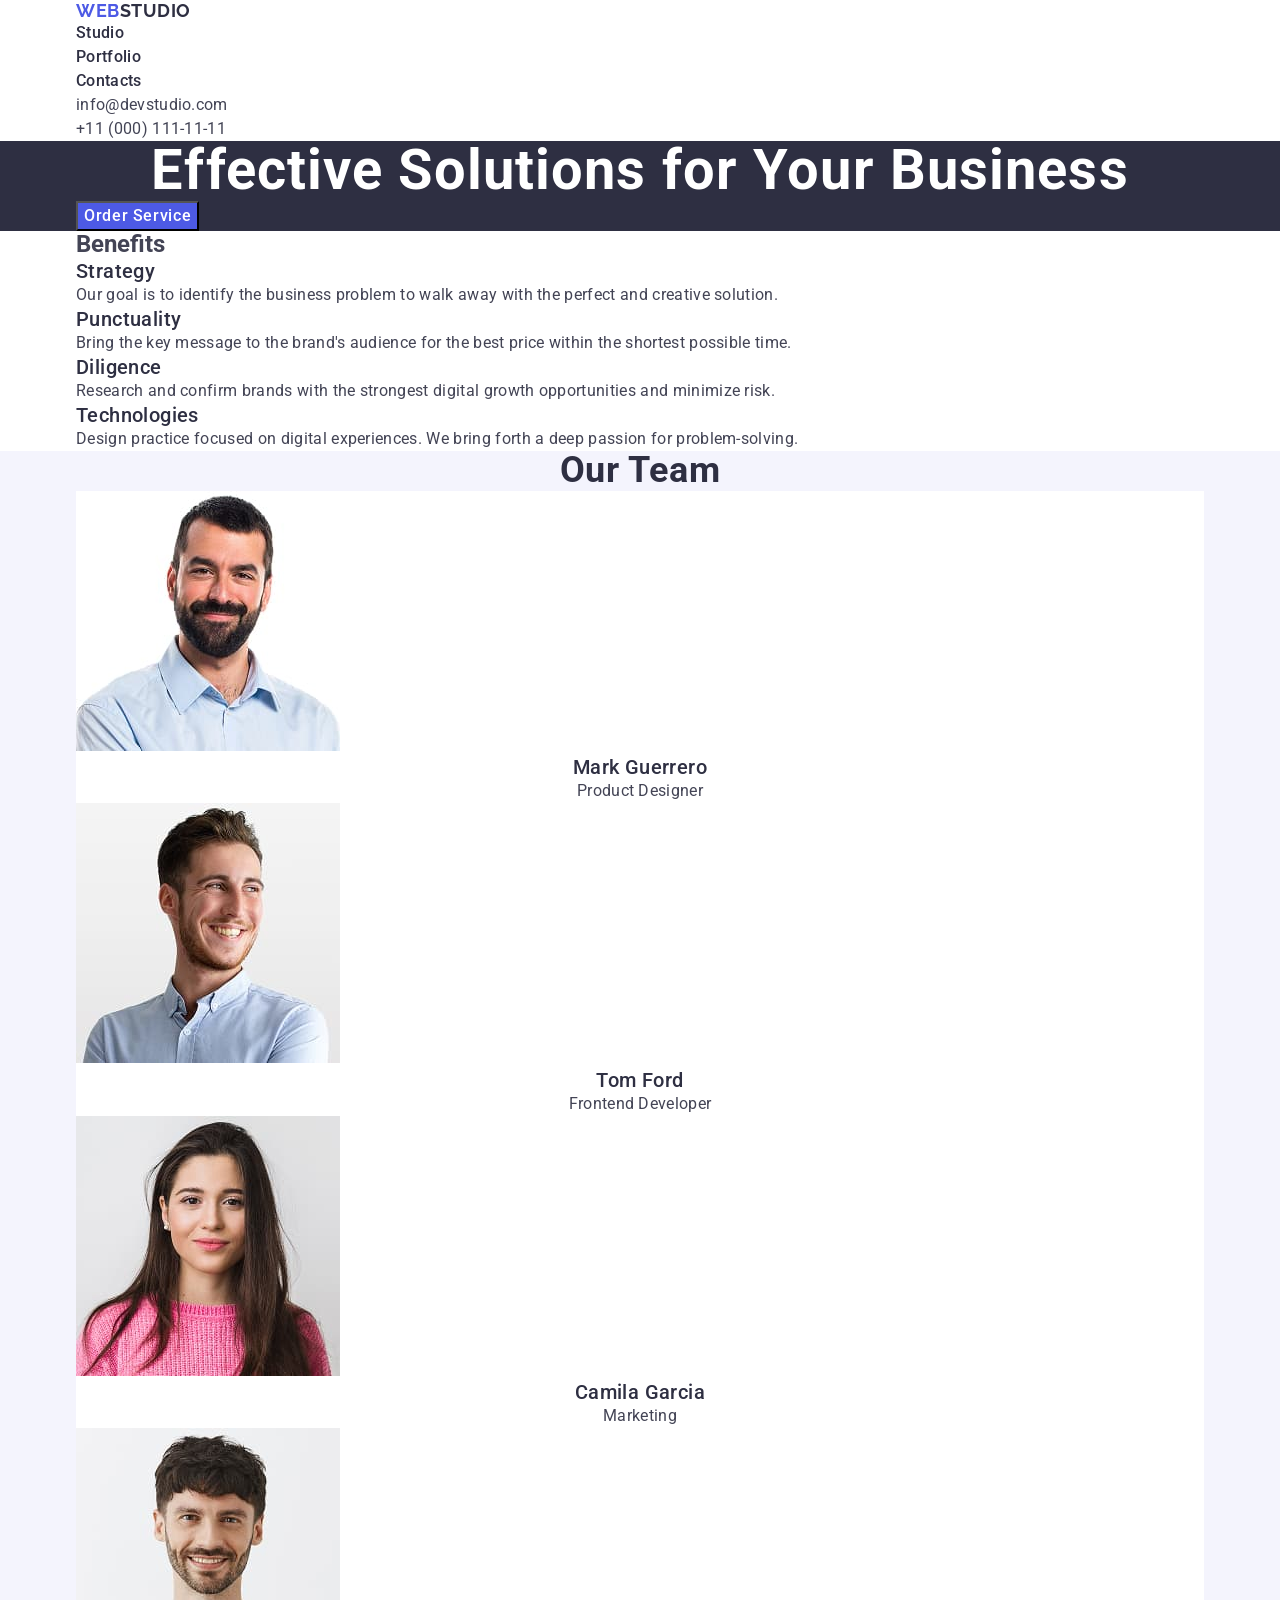
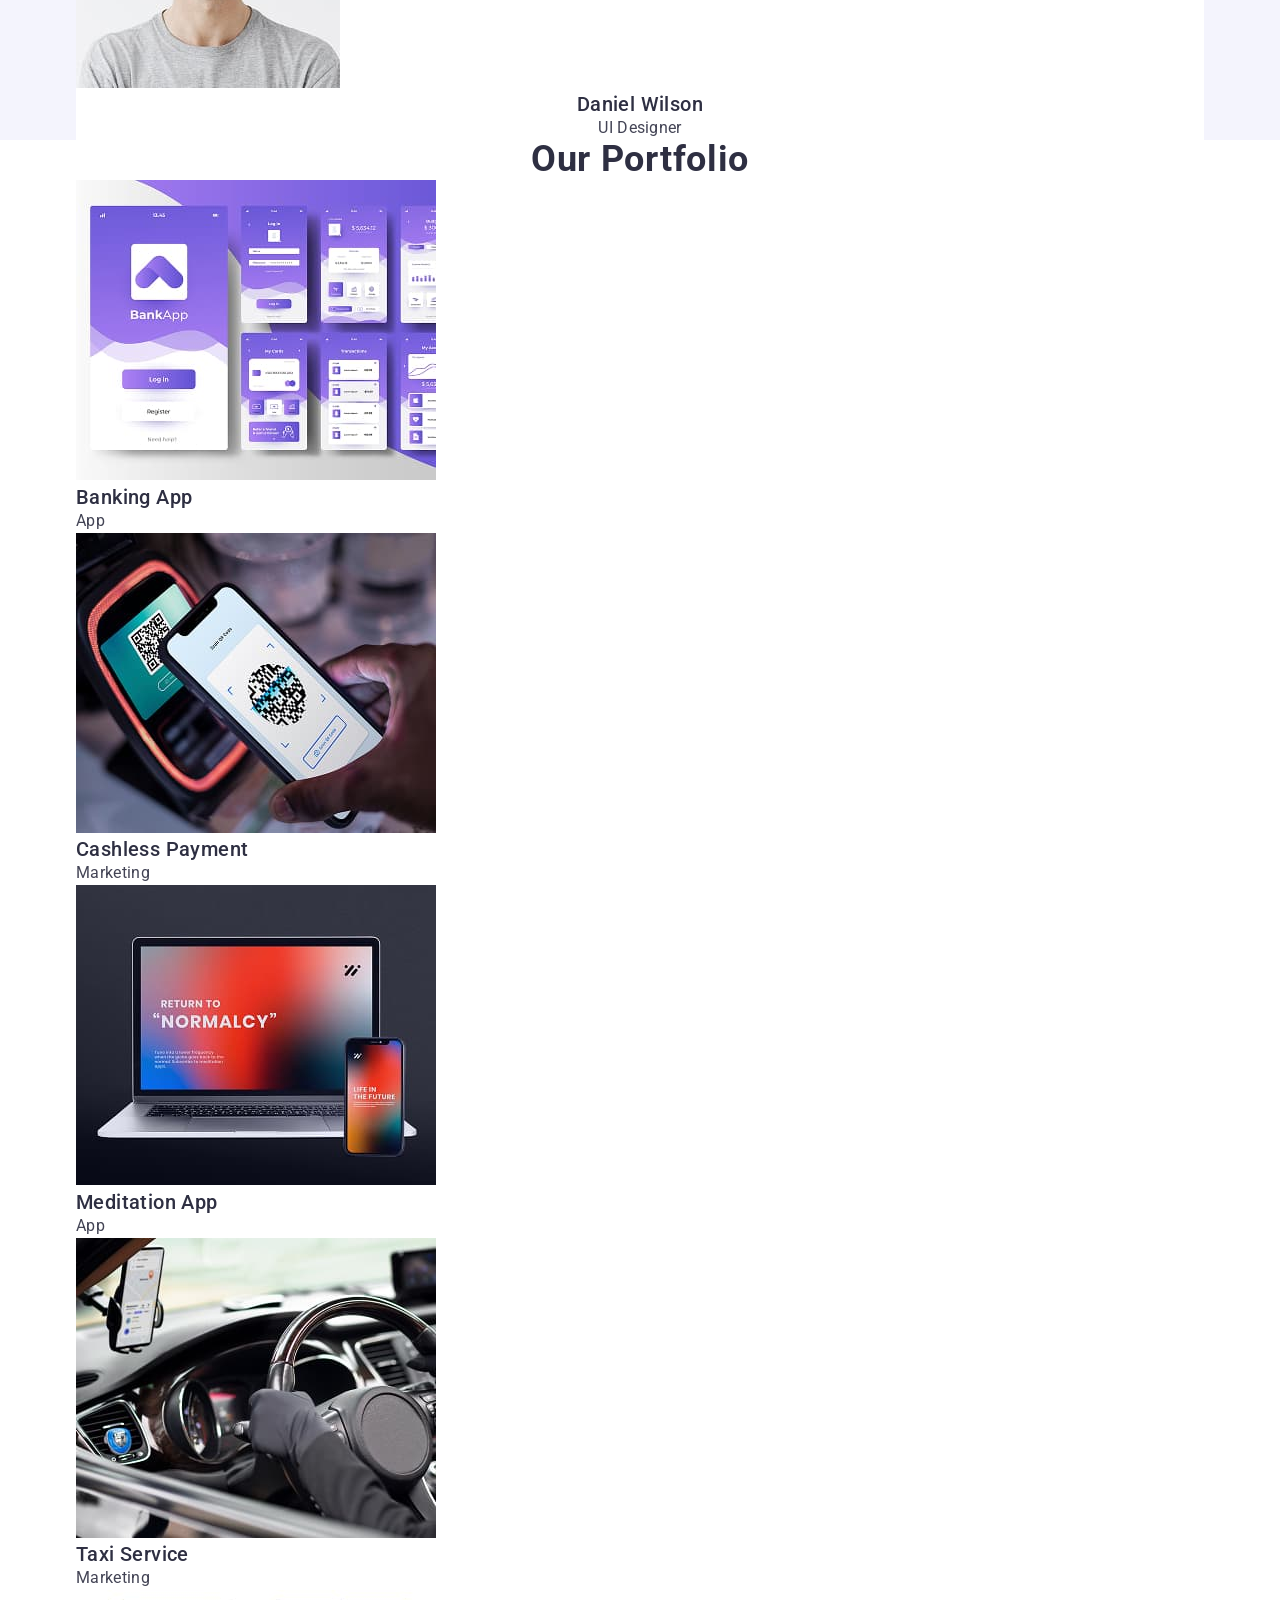
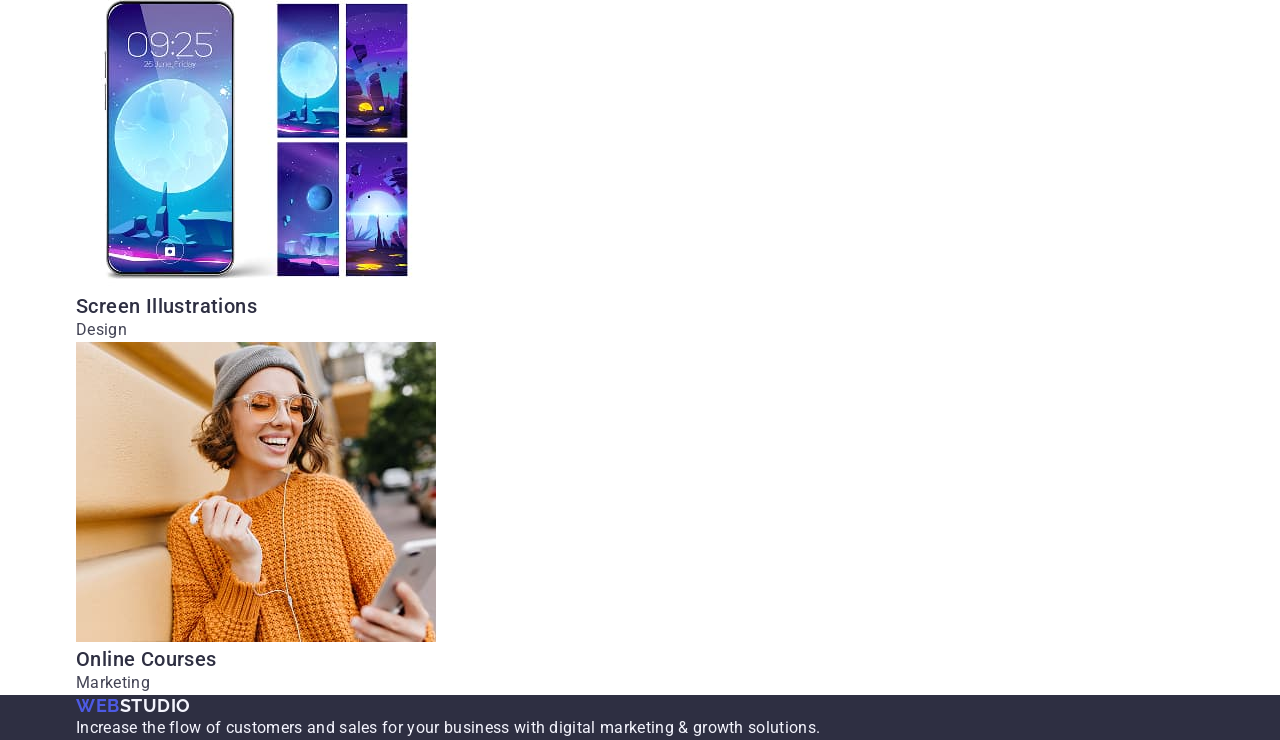
==== commit 4d305bfb: "hw3" ====
--- a/index.html
+++ b/index.html
@@ -25,204 +25,216 @@
   </head>
   <body>
     <header class="page-header">
-      <nav class="header-nav">
-        <a class="logo header-logo" href="./index.html"
-          >Web<span class="logo-part">Studio</span></a
-        >
-        <ul class="nav-list">
-          <li class="nav-item">
-            <a class="nav-link" href="./index.html">Studio</a>
-          </li>
-          <li class="nav-item">
-            <a class="nav-link" href="">Portfolio</a>
-          </li>
-          <li class="nav-item">
-            <a class="nav-link" href="">Contacts</a>
-          </li>
-        </ul>
-      </nav>
-      <address class="contacts">
-        <ul class="contacts-list">
-          <li class="contacts-item">
-            <a class="contacts-link" href="mailto:info@devstudio.com"
-              >info@devstudio.com</a
-            >
-          </li>
-          <li class="contacts-item">
-            <a class="contacts-link" href="tel:+110001111111"
-              >+11 (000) 111-11-11</a
-            >
-          </li>
-        </ul>
-      </address>
+      <div class="container">
+        <nav class="header-nav">
+          <a class="logo header-logo" href="./index.html"
+            >Web<span class="logo-part">Studio</span></a
+          >
+          <ul class="nav-list">
+            <li class="nav-item">
+              <a class="nav-link" href="./index.html">Studio</a>
+            </li>
+            <li class="nav-item">
+              <a class="nav-link" href="">Portfolio</a>
+            </li>
+            <li class="nav-item">
+              <a class="nav-link" href="">Contacts</a>
+            </li>
+          </ul>
+        </nav>
+        <address class="contacts">
+          <ul class="contacts-list">
+            <li class="contacts-item">
+              <a class="contacts-link" href="mailto:info@devstudio.com"
+                >info@devstudio.com</a
+              >
+            </li>
+            <li class="contacts-item">
+              <a class="contacts-link" href="tel:+110001111111"
+                >+11 (000) 111-11-11</a
+              >
+            </li>
+          </ul>
+        </address>
+      </div>
     </header>
     <main>
       <section class="hero">
-        <h1 class="hero-title">Effective Solutions for Your Business</h1>
-        <button type="button" class="hero-btn">Order Service</button>
+        <div class="container">
+          <h1 class="hero-title">Effective Solutions for Your Business</h1>
+          <button type="button" class="hero-btn">Order Service</button>
+        </div>
       </section>
       <section class="benefits">
-        <h2 class="benefits-title">Benefits</h2>
-        <ul class="benefits-list">
-          <li class="benefits-item">
-            <h3 class="benefits-subtitle">Strategy</h3>
-            <p class="benefits-item-text">
-              Our goal is to identify the business problem to walk away with the
-              perfect and creative solution.
-            </p>
-          </li>
-          <li class="benefits-item">
-            <h3 class="benefits-subtitle">Punctuality</h3>
-            <p class="benefits-item-text">
-              Bring the key message to the brand's audience for the best price
-              within the shortest possible time.
-            </p>
-          </li>
-          <li class="benefits-item">
-            <h3 class="benefits-subtitle">Diligence</h3>
-            <p class="benefits-item-text">
-              Research and confirm brands with the strongest digital growth
-              opportunities and minimize risk.
-            </p>
-          </li>
-          <li class="benefits-item">
-            <h3 class="benefits-subtitle">Technologies</h3>
-            <p class="benefits-item-text">
-              Design practice focused on digital experiences. We bring forth a
-              deep passion for problem-solving.
-            </p>
-          </li>
-        </ul>
+        <div class="container">
+          <h2 class="benefits-title">Benefits</h2>
+          <ul class="benefits-list">
+            <li class="benefits-item">
+              <h3 class="benefits-subtitle">Strategy</h3>
+              <p class="benefits-item-text">
+                Our goal is to identify the business problem to walk away with
+                the perfect and creative solution.
+              </p>
+            </li>
+            <li class="benefits-item">
+              <h3 class="benefits-subtitle">Punctuality</h3>
+              <p class="benefits-item-text">
+                Bring the key message to the brand's audience for the best price
+                within the shortest possible time.
+              </p>
+            </li>
+            <li class="benefits-item">
+              <h3 class="benefits-subtitle">Diligence</h3>
+              <p class="benefits-item-text">
+                Research and confirm brands with the strongest digital growth
+                opportunities and minimize risk.
+              </p>
+            </li>
+            <li class="benefits-item">
+              <h3 class="benefits-subtitle">Technologies</h3>
+              <p class="benefits-item-text">
+                Design practice focused on digital experiences. We bring forth a
+                deep passion for problem-solving.
+              </p>
+            </li>
+          </ul>
+        </div>
       </section>
       <section class="team">
-        <h2 class="team-title">Our Team</h2>
-        <ul class="team-list">
-          <li class="team-item">
-            <img
-              src="./images/photo1.jpg"
-              alt="Mark Guerrero"
-              width="264"
-              height="260"
-              class="team-images"
-            />
-            <h3 class="team-subtitle">Mark Guerrero</h3>
-            <p class="team-item-text">Product Designer</p>
-          </li>
-          <li class="team-item">
-            <img
-              src="./images/photo2.jpg"
-              alt="Tom Ford"
-              width="264"
-              height="260"
-              class="team-images"
-            />
-            <h3 class="team-subtitle">Tom Ford</h3>
-            <p class="team-item-text">Frontend Developer</p>
-          </li>
-          <li class="team-item">
-            <img
-              src="./images/photo3.jpg"
-              alt="Camila Garcia"
-              width="264"
-              height="260"
-              class="team-images"
-            />
-            <h3 class="team-subtitle">Camila Garcia</h3>
-            <p class="team-item-text">Marketing</p>
-          </li>
-          <li class="team-item">
-            <img
-              src="./images/photo4.jpg"
-              alt="Daniel Wilson"
-              width="264"
-              height="260"
-              class="team-images"
-            />
-            <h3 class="team-subtitle">Daniel Wilson</h3>
-            <p class="team-item-text">UI Designer</p>
-          </li>
-        </ul>
+        <div class="container">
+          <h2 class="team-title">Our Team</h2>
+          <ul class="team-list">
+            <li class="team-item">
+              <img
+                src="./images/photo1.jpg"
+                alt="Mark Guerrero"
+                width="264"
+                height="260"
+                class="team-images"
+              />
+              <h3 class="team-subtitle">Mark Guerrero</h3>
+              <p class="team-item-text">Product Designer</p>
+            </li>
+            <li class="team-item">
+              <img
+                src="./images/photo2.jpg"
+                alt="Tom Ford"
+                width="264"
+                height="260"
+                class="team-images"
+              />
+              <h3 class="team-subtitle">Tom Ford</h3>
+              <p class="team-item-text">Frontend Developer</p>
+            </li>
+            <li class="team-item">
+              <img
+                src="./images/photo3.jpg"
+                alt="Camila Garcia"
+                width="264"
+                height="260"
+                class="team-images"
+              />
+              <h3 class="team-subtitle">Camila Garcia</h3>
+              <p class="team-item-text">Marketing</p>
+            </li>
+            <li class="team-item">
+              <img
+                src="./images/photo4.jpg"
+                alt="Daniel Wilson"
+                width="264"
+                height="260"
+                class="team-images"
+              />
+              <h3 class="team-subtitle">Daniel Wilson</h3>
+              <p class="team-item-text">UI Designer</p>
+            </li>
+          </ul>
+        </div>
       </section>
       <section class="portfolio">
-        <h2 class="portfolio-title">Our Portfolio</h2>
-        <ul class="portfolio-list">
-          <li class="portfolio-item">
-            <img
-              src="./images/photo5.jpg"
-              alt="Banking App"
-              width="360"
-              height="300"
-              class="portfolio-images"
-            />
-            <h3 class="portfolio-subtitle">Banking App</h3>
-            <p class="portfolio-item-text">App</p>
-          </li>
-          <li class="portfolio-item">
-            <img
-              src="./images/photo6.jpg"
-              alt="Cashless Payment"
-              width="360"
-              height="300"
-              class="portfolio-images"
-            />
-            <h3 class="portfolio-subtitle">Cashless Payment</h3>
-            <p class="portfolio-item-text">Marketing</p>
-          </li>
-          <li class="portfolio-item">
-            <img
-              src="./images/photo7.jpg"
-              alt="Meditation App"
-              width="360"
-              height="300"
-              class="portfolio-images"
-            />
-            <h3 class="portfolio-subtitle">Meditation App</h3>
-            <p class="portfolio-item-text">App</p>
-          </li>
-          <li class="portfolio-item">
-            <img
-              src="./images/photo8.jpg"
-              alt="Taxi Service"
-              width="360"
-              height="300"
-              class="portfolio-images"
-            />
-            <h3 class="portfolio-subtitle">Taxi Service</h3>
-            <p class="portfolio-item-text">Marketing</p>
-          </li>
-          <li class="portfolio-item">
-            <img
-              src="./images/photo9.jpg"
-              alt="Screen Illustrations"
-              width="360"
-              height="300"
-              class="portfolio-images"
-            />
-            <h3 class="portfolio-subtitle">Screen Illustrations</h3>
-            <p class="portfolio-item-text">Design</p>
-          </li>
-          <li class="portfolio-item">
-            <img
-              src="./images/photo10.jpg"
-              alt="Online Courses"
-              width="360"
-              height="300"
-              class="portfolio-images"
-            />
-            <h3 class="portfolio-subtitle">Online Courses</h3>
-            <p class="portfolio-item-text">Marketing</p>
-          </li>
-        </ul>
+        <div class="container">
+          <h2 class="portfolio-title">Our Portfolio</h2>
+          <ul class="portfolio-list">
+            <li class="portfolio-item">
+              <img
+                src="./images/photo5.jpg"
+                alt="Banking App"
+                width="360"
+                height="300"
+                class="portfolio-images"
+              />
+              <h3 class="portfolio-subtitle">Banking App</h3>
+              <p class="portfolio-item-text">App</p>
+            </li>
+            <li class="portfolio-item">
+              <img
+                src="./images/photo6.jpg"
+                alt="Cashless Payment"
+                width="360"
+                height="300"
+                class="portfolio-images"
+              />
+              <h3 class="portfolio-subtitle">Cashless Payment</h3>
+              <p class="portfolio-item-text">Marketing</p>
+            </li>
+            <li class="portfolio-item">
+              <img
+                src="./images/photo7.jpg"
+                alt="Meditation App"
+                width="360"
+                height="300"
+                class="portfolio-images"
+              />
+              <h3 class="portfolio-subtitle">Meditation App</h3>
+              <p class="portfolio-item-text">App</p>
+            </li>
+            <li class="portfolio-item">
+              <img
+                src="./images/photo8.jpg"
+                alt="Taxi Service"
+                width="360"
+                height="300"
+                class="portfolio-images"
+              />
+              <h3 class="portfolio-subtitle">Taxi Service</h3>
+              <p class="portfolio-item-text">Marketing</p>
+            </li>
+            <li class="portfolio-item">
+              <img
+                src="./images/photo9.jpg"
+                alt="Screen Illustrations"
+                width="360"
+                height="300"
+                class="portfolio-images"
+              />
+              <h3 class="portfolio-subtitle">Screen Illustrations</h3>
+              <p class="portfolio-item-text">Design</p>
+            </li>
+            <li class="portfolio-item">
+              <img
+                src="./images/photo10.jpg"
+                alt="Online Courses"
+                width="360"
+                height="300"
+                class="portfolio-images"
+              />
+              <h3 class="portfolio-subtitle">Online Courses</h3>
+              <p class="portfolio-item-text">Marketing</p>
+            </li>
+          </ul>
+        </div>
       </section>
     </main>
     <footer class="page-footer">
-      <a class="logo footer-logo" href="./index.html"
-        >Web<span class="logo-part">Studio</span></a
-      >
-      <p class="footer-text">
-        Increase the flow of customers and sales for your business with digital
-        marketing & growth solutions.
-      </p>
+      <div class="container">
+        <a class="logo footer-logo" href="./index.html"
+          >Web<span class="logo-part">Studio</span></a
+        >
+        <p class="footer-text">
+          Increase the flow of customers and sales for your business with
+          digital marketing & growth solutions.
+        </p>
+      </div>
     </footer>
   </body>
 </html>
--- a/css/styles.css
+++ b/css/styles.css
@@ -7,10 +7,29 @@
 ul,
 ol {
   list-style-type: none;
+  margin: 0;
+  padding: 0;
+}
+
+h1,
+h2,
+h3,
+h4,
+h5,
+h6,
+p {
+  margin: 0;
 }
 
 a {
   text-decoration: none;
+}
+
+.container {
+  width: 1158px;
+  padding-left: 15px;
+  padding-right: 15px;
+  margin: 0 auto;
 }
 
 /* -----header----- */
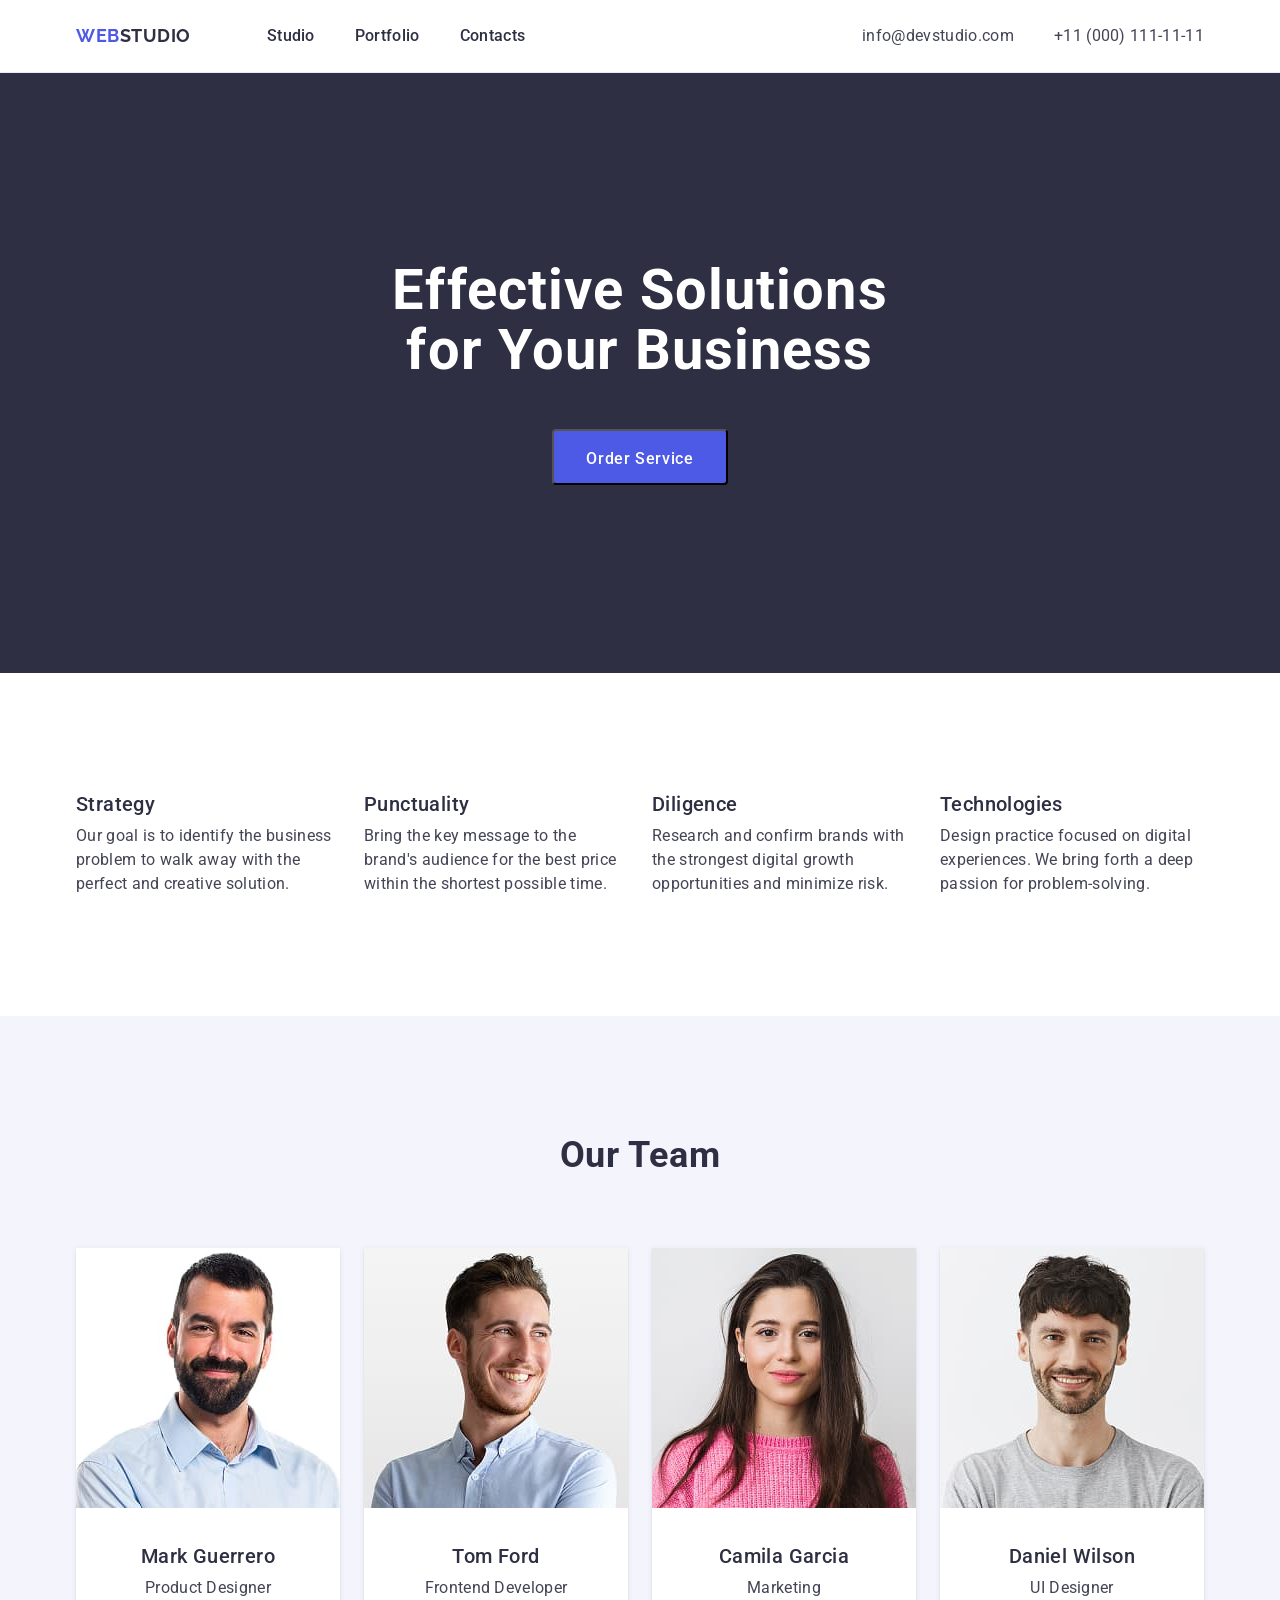
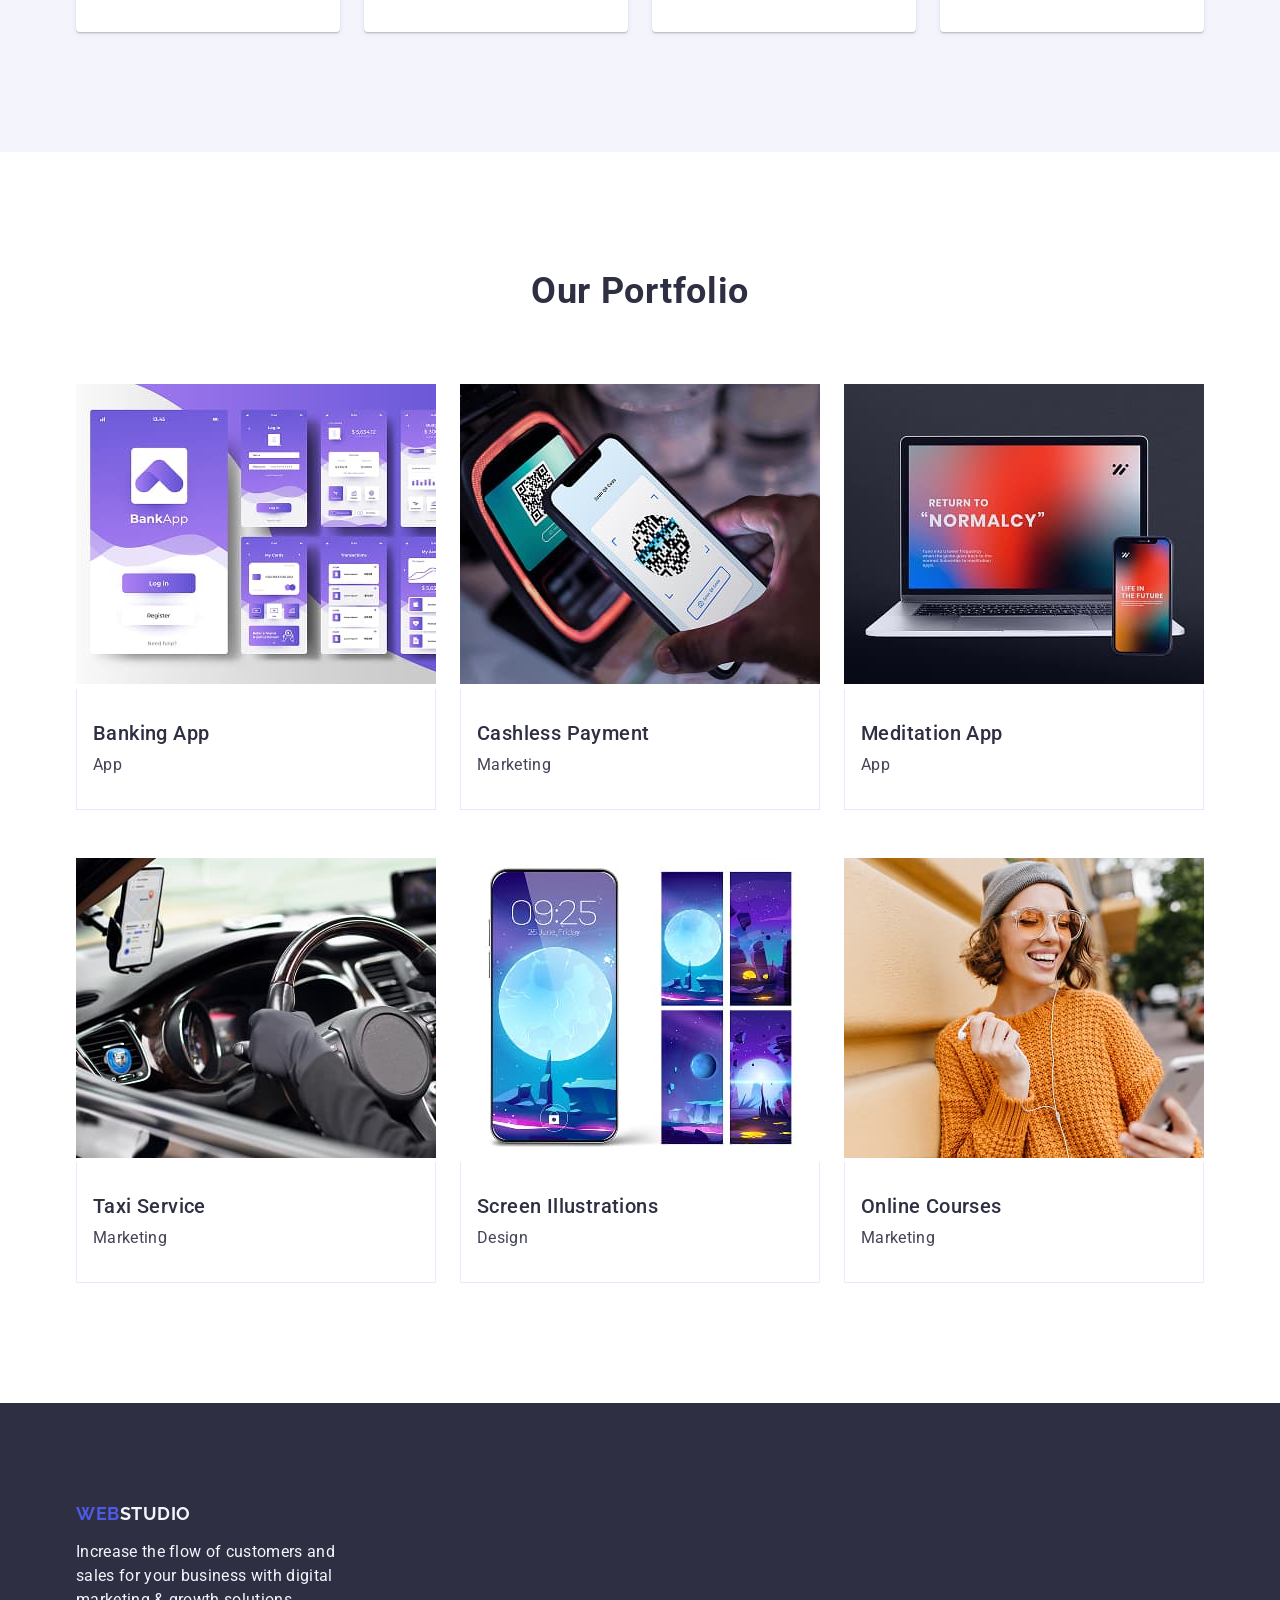
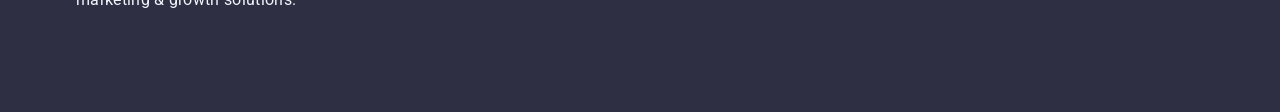
==== commit 2b559441: "hw3" ====
--- a/index.html
+++ b/index.html
@@ -25,7 +25,7 @@
   </head>
   <body>
     <header class="page-header">
-      <div class="container">
+      <div class="container header-container">
         <nav class="header-nav">
           <a class="logo header-logo" href="./index.html"
             >Web<span class="logo-part">Studio</span></a
@@ -67,7 +67,7 @@
       </section>
       <section class="benefits">
         <div class="container">
-          <h2 class="benefits-title">Benefits</h2>
+          <h2 class="visually-hidden">Benefits</h2>
           <ul class="benefits-list">
             <li class="benefits-item">
               <h3 class="benefits-subtitle">Strategy</h3>
@@ -112,8 +112,10 @@
                 height="260"
                 class="team-images"
               />
-              <h3 class="team-subtitle">Mark Guerrero</h3>
-              <p class="team-item-text">Product Designer</p>
+              <div class="team-container">
+                <h3 class="team-subtitle">Mark Guerrero</h3>
+                <p class="team-item-text">Product Designer</p>
+              </div>
             </li>
             <li class="team-item">
               <img
@@ -123,8 +125,10 @@
                 height="260"
                 class="team-images"
               />
-              <h3 class="team-subtitle">Tom Ford</h3>
-              <p class="team-item-text">Frontend Developer</p>
+              <div class="team-container">
+                <h3 class="team-subtitle">Tom Ford</h3>
+                <p class="team-item-text">Frontend Developer</p>
+              </div>
             </li>
             <li class="team-item">
               <img
@@ -134,8 +138,10 @@
                 height="260"
                 class="team-images"
               />
-              <h3 class="team-subtitle">Camila Garcia</h3>
-              <p class="team-item-text">Marketing</p>
+              <div class="team-container">
+                <h3 class="team-subtitle">Camila Garcia</h3>
+                <p class="team-item-text">Marketing</p>
+              </div>
             </li>
             <li class="team-item">
               <img
@@ -145,8 +151,10 @@
                 height="260"
                 class="team-images"
               />
-              <h3 class="team-subtitle">Daniel Wilson</h3>
-              <p class="team-item-text">UI Designer</p>
+              <div class="team-container">
+                <h3 class="team-subtitle">Daniel Wilson</h3>
+                <p class="team-item-text">UI Designer</p>
+              </div>
             </li>
           </ul>
         </div>
@@ -163,8 +171,10 @@
                 height="300"
                 class="portfolio-images"
               />
-              <h3 class="portfolio-subtitle">Banking App</h3>
-              <p class="portfolio-item-text">App</p>
+              <div class="portfolio-container">
+                <h3 class="portfolio-subtitle">Banking App</h3>
+                <p class="portfolio-item-text">App</p>
+              </div>
             </li>
             <li class="portfolio-item">
               <img
@@ -174,8 +184,10 @@
                 height="300"
                 class="portfolio-images"
               />
-              <h3 class="portfolio-subtitle">Cashless Payment</h3>
-              <p class="portfolio-item-text">Marketing</p>
+              <div class="portfolio-container">
+                <h3 class="portfolio-subtitle">Cashless Payment</h3>
+                <p class="portfolio-item-text">Marketing</p>
+              </div>
             </li>
             <li class="portfolio-item">
               <img
@@ -185,8 +197,10 @@
                 height="300"
                 class="portfolio-images"
               />
-              <h3 class="portfolio-subtitle">Meditation App</h3>
-              <p class="portfolio-item-text">App</p>
+              <div class="portfolio-container">
+                <h3 class="portfolio-subtitle">Meditation App</h3>
+                <p class="portfolio-item-text">App</p>
+              </div>
             </li>
             <li class="portfolio-item">
               <img
@@ -196,8 +210,10 @@
                 height="300"
                 class="portfolio-images"
               />
-              <h3 class="portfolio-subtitle">Taxi Service</h3>
-              <p class="portfolio-item-text">Marketing</p>
+              <div class="portfolio-container">
+                <h3 class="portfolio-subtitle">Taxi Service</h3>
+                <p class="portfolio-item-text">Marketing</p>
+              </div>
             </li>
             <li class="portfolio-item">
               <img
@@ -207,8 +223,10 @@
                 height="300"
                 class="portfolio-images"
               />
-              <h3 class="portfolio-subtitle">Screen Illustrations</h3>
-              <p class="portfolio-item-text">Design</p>
+              <div class="portfolio-container">
+                <h3 class="portfolio-subtitle">Screen Illustrations</h3>
+                <p class="portfolio-item-text">Design</p>
+              </div>
             </li>
             <li class="portfolio-item">
               <img
@@ -218,8 +236,10 @@
                 height="300"
                 class="portfolio-images"
               />
-              <h3 class="portfolio-subtitle">Online Courses</h3>
-              <p class="portfolio-item-text">Marketing</p>
+              <div class="portfolio-container">
+                <h3 class="portfolio-subtitle">Online Courses</h3>
+                <p class="portfolio-item-text">Marketing</p>
+              </div>
             </li>
           </ul>
         </div>
--- a/css/styles.css
+++ b/css/styles.css
@@ -26,13 +26,27 @@
 }
 
 .container {
-  width: 1158px;
+  max-width: 1158px;
   padding-left: 15px;
   padding-right: 15px;
   margin: 0 auto;
 }
 
 /* -----header----- */
+
+.page-header {
+  border-bottom: 1px solid #e7e9fc;
+}
+
+.header-container {
+  display: flex;
+  align-items: center;
+}
+
+.header-nav {
+  display: flex;
+  align-items: center;
+}
 
 .logo {
   font-family: "Raleway", sans-serif;
@@ -44,11 +58,24 @@
   color: #4d5ae5;
 }
 
+.header-logo {
+  padding: 24px 0;
+  margin-right: 76px;
+}
+
 .header-logo .logo-part {
   color: #2e2f42;
 }
 
+.nav-list {
+  display: flex;
+  align-items: center;
+  gap: 40px;
+}
+
 .nav-link {
+  display: block;
+  padding: 24px 0;
   font-weight: 500;
   font-size: 16px;
   line-height: 1.5;
@@ -58,9 +85,18 @@
 
 .contacts {
   font-style: normal;
+  margin-left: auto;
+}
+
+.contacts-list {
+  display: flex;
+  align-items: center;
+  gap: 40px;
 }
 
 .contacts-link {
+  display: block;
+  padding: 24px 0;
   font-size: 16px;
   line-height: 1.5;
   letter-spacing: 0.02em;
@@ -80,6 +116,8 @@
 
 .hero {
   background-color: #2e2f42;
+  padding-bottom: 188px;
+  padding-top: 188px;
 }
 
 .hero-title {
@@ -88,9 +126,13 @@
   letter-spacing: 0.02em;
   text-align: center;
   color: #fff;
+  max-width: 496px;
+  margin: 0 auto;
+  padding-bottom: 48px;
 }
 
 .hero-btn {
+  display: block;
   cursor: pointer;
   font-weight: 500;
   font-size: 16px;
@@ -98,6 +140,11 @@
   letter-spacing: 0.04em;
   background-color: #4d5ae5;
   color: #fff;
+  min-width: 159px;
+  height: 56px;
+  border-radius: 4px;
+  margin: 0 auto;
+  padding: 16px 32px;
 }
 
 .hero-btn:hover,
@@ -109,12 +156,40 @@
 
 /* -----benefits----- */
 
+.benefits {
+  padding-top: 120px;
+  padding-bottom: 120px;
+}
+
+.visually-hidden {
+  visibility: hidden;
+  width: 1px;
+  height: 1px;
+  margin: -1px;
+  border: 0;
+  padding: 0;
+  clip-path: inset(100%);
+  clip: rect(0 0 0 0);
+  overflow: hidden;
+  white-space: nowrap;
+}
+
+.benefits-list {
+  display: flex;
+  gap: 24px;
+}
+
+.benefits-item {
+  flex-basis: calc((100% - 72px) / 4);
+}
+
 .benefits-subtitle {
   font-weight: 500;
   font-size: 20px;
   line-height: 1.2;
   letter-spacing: 0.02em;
   color: #2e2f42;
+  margin-bottom: 8px;
 }
 
 .benefits-item-text {
@@ -129,6 +204,8 @@
 
 .team {
   background-color: #f4f4fd;
+  padding-top: 120px;
+  padding-bottom: 120px;
 }
 
 .team-title {
@@ -138,10 +215,25 @@
   letter-spacing: 0.02em;
   text-align: center;
   color: #2e2f42;
+  margin-bottom: 72px;
+}
+
+.team-list {
+  display: flex;
+  gap: 24px;
 }
 
 .team-item {
   background-color: #ffffff;
+  flex-basis: calc((100% - 72px) / 4);
+  border-radius: 0 0 4px 4px;
+  box-shadow: 0 2px 1px 0 rgba(46, 47, 66, 0.08),
+    0 1px 1px 0 rgba(46, 47, 66, 0.16), 0 1px 6px 0 rgba(46, 47, 66, 0.08);
+}
+
+.team-container {
+  padding-top: 32px;
+  padding-bottom: 32px;
 }
 
 .team-subtitle {
@@ -151,6 +243,7 @@
   letter-spacing: 0.02em;
   text-align: center;
   color: #2e2f42;
+  margin-bottom: 8px;
 }
 
 .team-item-text {
@@ -163,6 +256,11 @@
 /* -----team----- */
 
 /* -----portfolio----- */
+
+.portfolio {
+  padding-top: 120px;
+  padding-bottom: 120px;
+}
 
 .portfolio-title {
   text-transform: capitalize;
@@ -171,6 +269,27 @@
   letter-spacing: 0.02em;
   text-align: center;
   color: #2e2f42;
+  margin-bottom: 72px;
+}
+
+.portfolio-list {
+  display: flex;
+  flex-wrap: wrap;
+  column-gap: 24px;
+  row-gap: 48px;
+}
+
+.portfolio-item {
+  width: calc((100% - 48) / 3);
+}
+
+.portfolio-container {
+  padding-top: 32px;
+  padding-bottom: 32px;
+  padding-left: 16px;
+  border-bottom: 1px solid #e7e9fc;
+  border-left: 1px solid #e7e9fc;
+  border-right: 1px solid #e7e9fc;
 }
 
 .portfolio-subtitle {
@@ -179,6 +298,7 @@
   line-height: 1.2;
   letter-spacing: 0.02em;
   color: #2e2f42;
+  margin-bottom: 8px;
 }
 
 .portfolio-item-text {
@@ -193,6 +313,13 @@
 
 .page-footer {
   background-color: #2e2f42;
+  padding-top: 100px;
+  padding-bottom: 100px;
+}
+
+.footer-logo {
+  display: inline-block;
+  margin-bottom: 16px;
 }
 
 .footer-logo .logo-part {
@@ -204,6 +331,7 @@
   line-height: 1.5;
   letter-spacing: 0.02em;
   color: #f4f4fd;
+  max-width: 264px;
 }
 
 /* -----footer----- */
